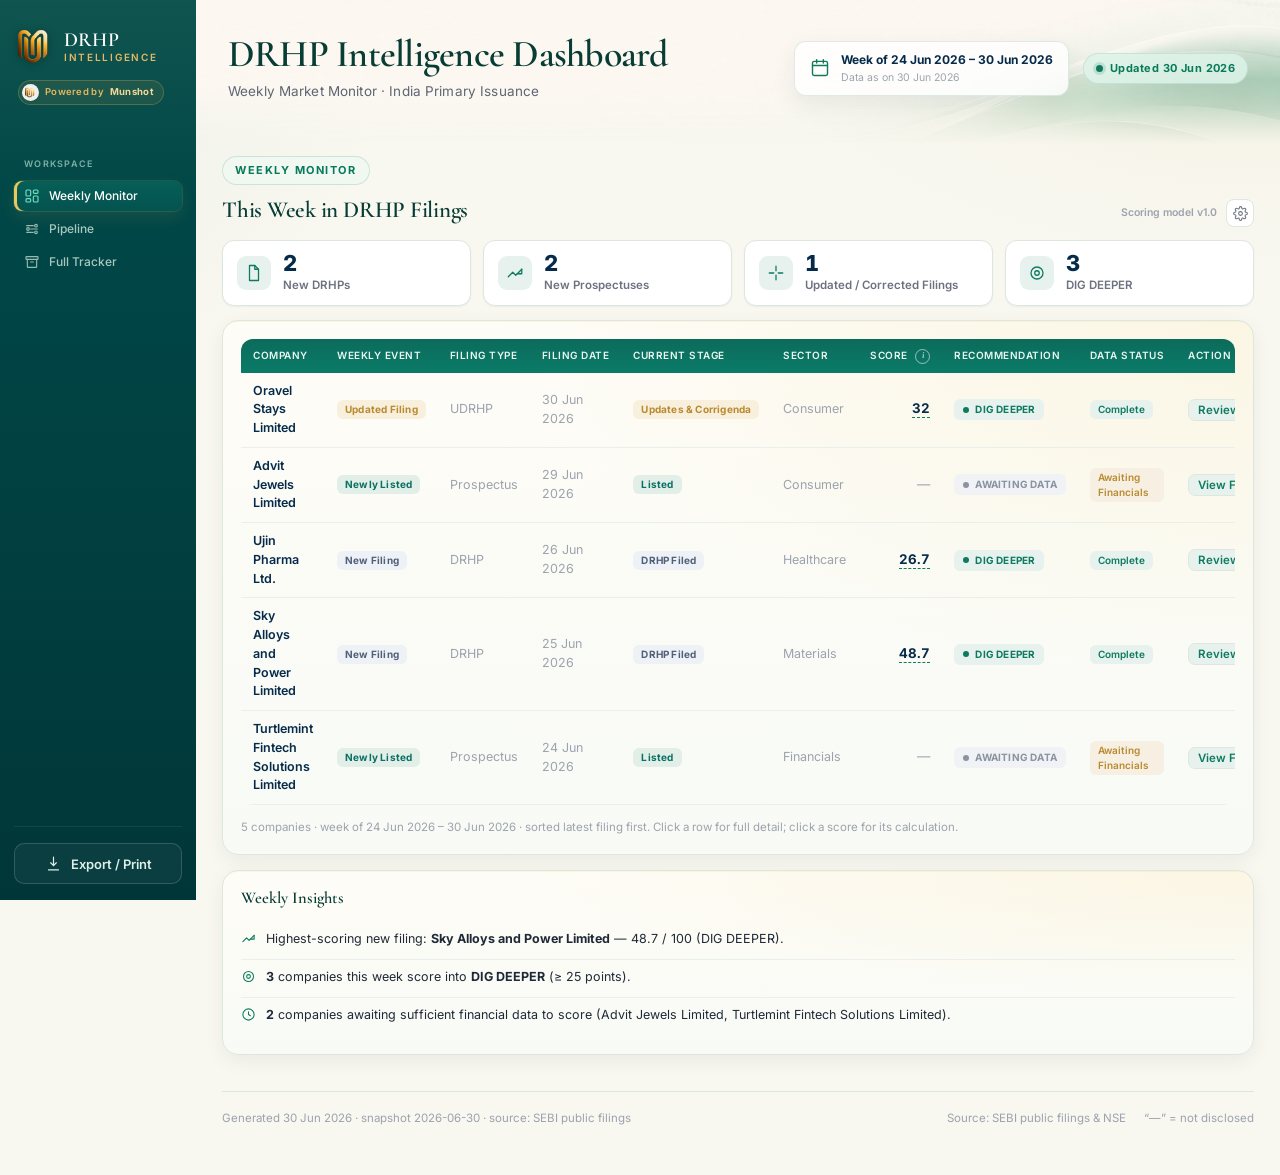
==== index.html @ 1bb87205 "Pipeline: 3-funnel PE-style structure with one shared stage mapping Restructure the Pipeline page in" ====
<!doctype html>
<html lang="en">
<head>
  <meta charset="utf-8">
  <meta name="viewport" content="width=device-width, initial-scale=1">
  <title>DRHP Intelligence Dashboard — Weekly Market Monitor</title>
  <meta name="description" content="Institutional weekly investment monitor for newly filed DRHPs and IPOs in India.">
  <link rel="icon" href="./assets/munshot-logo.png" type="image/png">
  <link rel="preconnect" href="https://fonts.googleapis.com">
  <link rel="preconnect" href="https://fonts.gstatic.com" crossorigin>
  <link href="https://fonts.googleapis.com/css2?family=Cormorant+Garamond:wght@500;600;700&family=Inter:wght@400;500;600;700;800&display=swap" rel="stylesheet">
  <link rel="stylesheet" href="./assets/app.css?v=20260714c">
</head>
<body>
  <!-- ===================== Sidebar ===================== -->
  <aside class="sidebar no-print">
    <div class="side-brand">
      <span class="side-logo-box"><img src="./assets/munshot-logo.png" alt="Munshot"></span>
      <div class="side-brand-txt"><strong>DRHP</strong><span>Intelligence</span></div>
    </div>
    <div class="brand-capsule"><span class="bc-mark"><img src="./assets/munshot-logo.png" alt=""></span> Powered by <strong>Munshot</strong></div>

    <div class="side-label">Workspace</div>
    <nav class="side-nav" id="side-nav">
      <button class="snav active" data-target="tab-weekly" aria-label="Weekly Monitor">
        <svg viewBox="0 0 24 24" class="ic"><rect x="3" y="3" width="7" height="9" rx="1.5"/><rect x="14" y="3" width="7" height="5" rx="1.5"/><rect x="14" y="12" width="7" height="9" rx="1.5"/><rect x="3" y="16" width="7" height="5" rx="1.5"/></svg>
        <span>Weekly Monitor</span></button>
      <button class="snav" data-target="tab-pipeline" aria-label="Pipeline">
        <svg viewBox="0 0 24 24" class="ic"><path d="M4 7h10"/><circle cx="18" cy="7" r="2"/><path d="M20 12H10"/><circle cx="6" cy="12" r="2"/><path d="M4 17h10"/><circle cx="18" cy="17" r="2"/></svg>
        <span>Pipeline</span></button>
      <button class="snav" data-target="tab-archive" aria-label="Full Tracker">
        <svg viewBox="0 0 24 24" class="ic"><rect x="3" y="4" width="18" height="4" rx="1"/><path d="M5 8v11a1 1 0 0 0 1 1h12a1 1 0 0 0 1-1V8"/><path d="M10 12h4"/></svg>
        <span>Full Tracker</span></button>
    </nav>

    <div class="side-foot">
      <button class="export-btn" onclick="window.print()">
        <svg viewBox="0 0 24 24" class="ic"><path d="M12 3v12m0 0l-4-4m4 4l4-4"/><path d="M5 21h14"/></svg>
        Export / Print
      </button>
    </div>
  </aside>

  <!-- ===================== Main ===================== -->
  <div class="main">
    <header class="topbar">
      <div class="topbar-flourish" aria-hidden="true"></div>
      <div class="title-wrap">
        <h1>DRHP Intelligence Dashboard</h1>
        <p>Weekly Market Monitor · India Primary Issuance</p>
      </div>
      <div class="head-right">
        <div class="week-selector">
          <svg viewBox="0 0 24 24" class="ic"><rect x="3" y="4" width="18" height="17" rx="2"/><path d="M3 9h18M8 2v4M16 2v4"/></svg>
          <div>
            <div class="ws-week" id="week-range">Loading…</div>
            <div class="ws-asof" id="as-of"></div>
          </div>
        </div>
        <div class="updated-badge" id="updated-badge"></div>
      </div>
    </header>

    <main class="content" id="app">

      <!-- ===== Tab 1: Weekly Monitor ===== -->
      <section class="tab-panel" id="tab-weekly">
        <div class="print-title">01 — Weekly Monitor</div>
        <div class="section-head">
          <div>
            <div class="eyebrow">Weekly Monitor</div>
            <h2 class="section-title">This Week in DRHP Filings</h2>
          </div>
          <div class="wm-head-right no-print">
            <span class="wm-model-tag" id="wm-model-tag"></span>
            <button class="wm-gear" id="wm-settings-btn" title="Scoring Settings" aria-label="Scoring Settings">
              <svg viewBox="0 0 24 24" width="15" height="15" fill="none" stroke="currentColor" stroke-width="1.7" stroke-linecap="round" stroke-linejoin="round"><circle cx="12" cy="12" r="3"/><path d="M19.4 15a1.7 1.7 0 0 0 .34 1.87l.06.06a2 2 0 1 1-2.83 2.83l-.06-.06a1.7 1.7 0 0 0-1.87-.34 1.7 1.7 0 0 0-1 1.55V21a2 2 0 1 1-4 0v-.09a1.7 1.7 0 0 0-1-1.55 1.7 1.7 0 0 0-1.87.34l-.06.06a2 2 0 1 1-2.83-2.83l.06-.06a1.7 1.7 0 0 0 .34-1.87 1.7 1.7 0 0 0-1.55-1H3a2 2 0 1 1 0-4h.09a1.7 1.7 0 0 0 1.55-1 1.7 1.7 0 0 0-.34-1.87l-.06-.06a2 2 0 1 1 2.83-2.83l.06.06a1.7 1.7 0 0 0 1.87.34h.09a1.7 1.7 0 0 0 1-1.55V3a2 2 0 1 1 4 0v.09a1.7 1.7 0 0 0 1 1.55 1.7 1.7 0 0 0 1.87-.34l.06-.06a2 2 0 1 1 2.83 2.83l-.06.06a1.7 1.7 0 0 0-.34 1.87v.09a1.7 1.7 0 0 0 1.55 1H21a2 2 0 1 1 0 4h-.09a1.7 1.7 0 0 0-1.55 1z"/></svg>
            </button>
          </div>
        </div>

        <div class="wm-cards block" id="wm-cards"></div>

        <div class="card block" id="wm-table-card">
          <div class="table-wrap"><table id="wm-table"></table></div>
          <div class="table-foot" id="wm-foot"></div>
        </div>

        <div class="wm-insights block" id="wm-insights"></div>
      </section>

      <!-- ===== Tab 2: Pipeline ===== -->
      <section class="tab-panel" id="tab-pipeline" hidden>
        <div class="print-title">02 — Pipeline</div>
        <div class="section-head">
          <div>
            <div class="eyebrow">Pipeline</div>
            <h2 class="section-title">IPO Lifecycle Funnels</h2>
          </div>
        </div>

        <div class="pl-funnels block" id="pl-funnels"></div>
        <div class="pl-controls block no-print" id="pl-controls"></div>

        <div class="card block">
          <div class="table-wrap"><table id="pl-table"></table></div>
          <div class="table-foot" id="pl-foot"></div>
        </div>
      </section>

      <!-- ===== Tab 3: Full Tracker ===== -->
      <section class="tab-panel" id="tab-archive" hidden>
        <div class="print-title">03 — Full Tracker</div>
        <div class="section-head">
          <div>
            <div class="eyebrow">Full Tracker</div>
            <h2 class="section-title">Complete Filing Database — Current &amp; Historical</h2>
          </div>
        </div>

        <div class="ar-controls block no-print" id="ar-controls"></div>

        <div class="card block">
          <div class="table-wrap ar-wrap"><table id="ar-table"></table></div>
          <div class="table-foot" id="ar-foot"></div>
        </div>
      </section>

      <footer class="foot">
        <div id="foot-meta"></div>
        <div class="legend-inline">
          <span>Source: SEBI public filings &amp; NSE</span>
          <span>“—” = not disclosed</span>
        </div>
      </footer>
    </main>
  </div>

  <!-- ===== Shared modal host (score breakdown · score info · scoring settings) ===== -->
  <div class="md-overlay no-print" id="md-overlay" hidden></div>
  <div class="md-box no-print" id="md-box" hidden role="dialog" aria-modal="true"></div>

  <script src="./assets/app.js?v=20260714c"></script>
</body>
</html>
---- assets/app.css ----
/* ============================================================================
   DRHP Intelligence Dashboard — institutional-grade UI
   Navy / Emerald / Gold on white. Inter throughout. 8-pt spacing system.
   ========================================================================== */
:root {
  /* Brand */
  --navy:       #062B4A;   /* dark navy — TEXT ONLY */
  --teal:       #064E45;   /* dark teal theme block (tabs, table headers) */
  --teal-deep:  #003F3F;
  --teal-active:#0E8F72;
  --navy-800:   #122F55;
  --navy-700:   #1B3B63;
  --navy-600:   #2A4A72;
  --emerald:    #0E7A5F;
  --emerald-600:#0F8568;
  --emerald-soft:#E7F2EE;
  --gold:       #B98A2E;     /* readable gold for text/badges */
  --gold-bright:#D6A64B;
  --gold-soft:  #F8F0DD;
  --slate:      #51607A;     /* WATCH */
  --slate-soft: #EDF0F4;
  --grey:       #8A93A1;     /* INSUFFICIENT */
  --grey-soft:  #F0F2F5;

  /* Neutrals */
  --bg:         #FFFFFF;
  --canvas:     #EDF6F0;   /* pale-mint tile tone */
  --accent-butter: #E8C95E;
  --butter-soft: rgba(232,201,94,0.14);
  --butter-border: rgba(232,201,94,0.28);
  --border:     #DDE7DF;
  --border-soft:#E9F0EC;
  --ink:        #1F2937;
  --ink-soft:   #6B7280;
  --ink-faint:  #9CA3AF;
  --red:        #B0413A;

  --font: "Inter", system-ui, -apple-system, "Segoe UI", Roboto, sans-serif;
  --serif: "Cormorant Garamond", "Playfair Display", "Bodoni 72", "Didot", Georgia, serif;
  --head-green: #083D35;   /* editorial heading colour, matches the main title */

  --shadow-xs: 0 1px 2px rgba(15,45,82,0.05);
  --shadow-sm: 0 1px 3px rgba(15,45,82,0.06), 0 1px 2px rgba(15,45,82,0.04);
  --shadow-md: 0 4px 14px rgba(15,45,82,0.06), 0 2px 6px rgba(15,45,82,0.05);
  --shadow-lg: 0 10px 30px rgba(15,45,82,0.10);
  --r-sm: 8px;
  --r:    12px;
  --r-lg: 16px;

  --sidebar-w: 196px;
}

* { box-sizing: border-box; }
html { -webkit-text-size-adjust: 100%; }
body {
  margin: 0; font-family: var(--font); color: var(--ink);
  background-color: #F8F7F0;
  background-image:
    radial-gradient(960px 540px at 100% -6%, rgba(232,201,94,0.10), transparent 60%),
    radial-gradient(840px 620px at -6% 6%, rgba(16,122,90,0.06), transparent 56%);
  background-attachment: fixed;
  font-size: 14px; line-height: 1.5; -webkit-font-smoothing: antialiased; text-rendering: optimizeLegibility;
}
h1, h2, h3, h4 { margin: 0; font-weight: 600; color: var(--navy); letter-spacing: -0.01em; }
.ic { width: 18px; height: 18px; fill: none; stroke: currentColor; stroke-width: 1.7; stroke-linecap: round; stroke-linejoin: round; flex: 0 0 auto; }

/* ---------- Sidebar ---------- */
.sidebar {
  position: fixed; top: 0; left: 0; width: var(--sidebar-w); height: 100vh;
  background:
    linear-gradient(180deg, rgba(255,224,130,0.06), rgba(0,0,0,0) 22%),
    linear-gradient(180deg, #014C4C 0%, #013638 100%);
  color: #EAF6F1; display: flex; flex-direction: column; padding: 28px 14px 16px; z-index: 20;
}
.side-brand { display: flex; align-items: center; gap: 11px; padding: 0 4px; margin-bottom: 15px; }
.side-logo-box {
  flex: 0 0 auto; display: flex; align-items: center; justify-content: center;
  background: transparent; box-shadow: none; border-radius: 0;
}
.side-logo-box img { height: 37px; width: auto; display: block; filter: drop-shadow(0 1px 4px rgba(0,0,0,0.30)); }
.side-brand-txt { display: flex; flex-direction: column; line-height: 1.08; }
.side-brand-txt strong { font-family: "Cormorant Garamond", "Playfair Display", Georgia, serif; color: #fff; font-size: 20px; font-weight: 600; letter-spacing: 0.01em; }
.side-brand-txt span { color: #E2B964; font-size: 10px; font-weight: 600; letter-spacing: 0.17em; text-transform: uppercase; margin-top: 1px; }

/* small Munshot branding capsule under the logo */
.brand-capsule {
  display: inline-flex; align-items: center; gap: 6px; align-self: flex-start;
  margin: 0 4px 52px; padding: 3px 10px 3px 3px; border-radius: 999px;
  background: rgba(214,166,75,0.10); border: 1px solid rgba(214,166,75,0.30);
  color: #E2B964; font-size: 9.5px; font-weight: 600; letter-spacing: 0.03em;
}
.brand-capsule strong { color: #F2D99A; font-weight: 700; }
.bc-mark { width: 17px; height: 17px; border-radius: 50%; background: rgba(255,255,255,0.92); display: flex; align-items: center; justify-content: center; flex: 0 0 auto; }
.bc-mark img { height: 11px; width: auto; display: block; }
.side-label { font-size: 9px; font-weight: 600; letter-spacing: 0.14em; text-transform: uppercase; color: #7FB0A4; padding: 0 10px; margin-bottom: 10px; }
.side-nav { display: flex; flex-direction: column; gap: 3px; margin-top: 0; }
.snav {
  display: flex; align-items: center; gap: 9px; width: 100%;
  padding: 7px 10px; border: 0; border-radius: 8px; background: transparent;
  color: #A8C8BE; font-family: var(--font); font-size: 12px; font-weight: 500; cursor: pointer;
  text-align: left; transition: background .15s, color .15s;
}
.snav .ic { width: 16px; height: 16px; opacity: 0.9; }
.snav:hover { background: rgba(255,255,255,0.06); color: #fff; }
.snav.active {
  background: linear-gradient(180deg, rgba(15,139,116,0.34), rgba(11,111,99,0.30));
  color: #fff; box-shadow: inset 3px 0 0 var(--accent-butter), 0 0 0 1px rgba(232,201,94,0.12), 0 6px 16px rgba(232,201,94,0.10);
}
.snav.active .ic { color: #6FE0C0; opacity: 1; }

/* Source Centre — Tracker Appendix lives by the export button, faded so it
   reads as a secondary reference area, not a primary workspace view. */
.side-foot { margin-top: auto; padding-top: 16px; border-top: 1px solid rgba(255,255,255,0.07); }
.side-label-faint { color: #5E8A80; opacity: 0.8; margin-bottom: 6px; }
.snav-source { opacity: 0.5; font-size: 11.5px; margin-bottom: 12px; }
.snav-source .ic { opacity: 0.7; }
.snav-source:hover { opacity: 0.9; }
.snav-source.active { opacity: 1; }
.export-btn {
  display: flex; align-items: center; justify-content: center; gap: 9px; width: 100%;
  padding: 11px; border: 1px solid rgba(255,255,255,0.16); border-radius: 10px;
  background: rgba(255,255,255,0.04); color: #DCEFE8; font-family: var(--font); font-size: 13px; font-weight: 600; cursor: pointer;
  transition: background .15s;
}
.export-btn:hover { background: rgba(255,255,255,0.10); }
.export-btn .ic { width: 17px; height: 17px; }

/* ---------- Main ---------- */
.main { margin-left: var(--sidebar-w); min-height: 100vh; }
.topbar {
  position: relative; background: transparent; border: none; box-shadow: none;
  min-height: 144px;
  padding: 20px 32px 28px; display: flex; align-items: center; justify-content: space-between; gap: 22px;
}
/* Header image lives on its own masked layer: it fades to transparent at the bottom
   so the SAME page surface continues underneath — no hard line, no colour seam. */
.topbar::before {
  content: ""; position: absolute; inset: 0; z-index: 0; pointer-events: none;
  background-image: url("./header-bg.jpg");
  background-size: cover; background-position: center right; background-repeat: no-repeat;
  -webkit-mask-image: linear-gradient(to bottom, #000 0%, #000 55%, rgba(0,0,0,0) 100%);
  mask-image: linear-gradient(to bottom, #000 0%, #000 55%, rgba(0,0,0,0) 100%);
}
.topbar-flourish { display: none; }   /* the header image already carries the wave */
.title-wrap { position: relative; z-index: 2; }
.title-wrap h1 {
  font-family: "Cormorant Garamond", "Playfair Display", "Didot", Georgia, serif;
  font-size: 38px; line-height: 1.05; font-weight: 600; letter-spacing: -0.02em; color: #083D35;
}
.title-wrap p { margin: 6px 0 0; color: #5F6673; font-size: 13.5px; font-weight: 400; letter-spacing: 0.01em; }
.head-right { position: relative; z-index: 2; display: flex; align-items: center; gap: 14px; }
.week-selector {
  display: flex; align-items: center; gap: 11px;
  background: rgba(255,255,255,0.80); backdrop-filter: blur(8px); -webkit-backdrop-filter: blur(8px);
  border: 1px solid rgba(8,90,70,0.12); border-radius: var(--r); padding: 9px 15px;
  box-shadow: 0 8px 24px rgba(8,45,38,0.08);
}
.week-selector .ic { color: var(--emerald); width: 20px; height: 20px; }
.ws-week { font-size: 12px; font-weight: 700; color: var(--navy); white-space: nowrap; }
.ws-asof { font-size: 10.5px; color: var(--ink-faint); margin-top: 1px; }
.updated-badge {
  display: inline-flex; align-items: center; gap: 7px; font-size: 11px; font-weight: 700; letter-spacing: 0.04em;
  color: #087A5A; background: rgba(222,244,233,0.85); backdrop-filter: blur(8px); -webkit-backdrop-filter: blur(8px);
  border: 1px solid rgba(8,122,90,0.12); border-radius: 999px; padding: 6px 12px; white-space: nowrap;
}
.updated-badge::before { content: ""; width: 7px; height: 7px; border-radius: 50%; background: var(--emerald); box-shadow: 0 0 0 3px rgba(14,122,95,0.16); }

/* ---------- Pill tabs ---------- */
.pill-tabs { display: flex; gap: 7px; flex-wrap: wrap; padding: 14px 26px 0; margin-top: -12px; position: relative; z-index: 3; }
.pill {
  display: inline-flex; align-items: center; gap: 8px; padding: 7px 13px;
  border: 1px solid #DCE6DE; border-radius: 999px; background: linear-gradient(180deg, #FFFDF7 0%, #F6F8F3 100%);
  color: var(--ink-soft); font-family: var(--font); font-size: 12px; font-weight: 600; cursor: pointer;
  transition: all .16s ease;
}
.pill .pn {
  display: inline-flex; align-items: center; justify-content: center; width: 16px; height: 16px;
  border-radius: 50%; background: var(--grey-soft); color: var(--ink-soft); font-size: 10px; font-weight: 700;
}
.pill:hover { border-color: var(--emerald); color: var(--teal); background: #F5F7EF; }
.pill.active { background: linear-gradient(135deg, #0C6B5B 0%, #0A7B68 100%); border-color: #0A7B68; color: #fff; box-shadow: var(--shadow-md), inset 0 1px 0 rgba(232,201,94,0.20); }
.pill.active .pn { background: rgba(255,255,255,0.22); color: #fff; }

/* ---------- Content & sections ---------- */
.content { padding: 12px 26px 48px; }
.tab-panel[hidden] { display: none; }
.section-head { display: flex; align-items: flex-end; justify-content: space-between; gap: 16px; margin-bottom: 13px; }
.eyebrow {
  display: inline-flex; align-items: center;
  font-size: 11px; font-weight: 700; letter-spacing: 0.14em; text-transform: uppercase; color: #087A5A;
  background: rgba(240,248,243,0.85); border: 1px solid rgba(8,122,90,0.16);
  border-radius: 999px; padding: 5px 12px; margin-bottom: 4px;
}
.section-title { font-family: var(--serif); font-size: 23px; font-weight: 600; margin-top: 4px; letter-spacing: -0.01em; color: var(--head-green); }
.block { margin-bottom: 15px; }

/* ---------- Cards ---------- */
.card {
  background:
    radial-gradient(135% 120% at 100% 0%, rgba(232,201,94,0.13) 0%, rgba(232,201,94,0) 55%),
    linear-gradient(180deg, rgba(255,253,248,0.92) 0%, rgba(248,251,246,0.86) 100%);
  border: 1px solid #DDE7DF; border-radius: var(--r-lg);
  box-shadow: 0 6px 20px rgba(8,45,38,0.06), inset 0 1px 0 rgba(232,201,94,0.14); padding: 18px;
}
/* Emerald glass-wash cards — light, high-transparency, themed (used as a family
   on the Weekly Snapshot trio). Soft green atmosphere over an ivory base —
   clearly mint-green, but still light and airy, never opaque or dark. */
.card-emerald {
  background:
    radial-gradient(120% 100% at 100% 0%, rgba(11,111,99,0.12), transparent 46%),
    linear-gradient(180deg, rgba(230,244,237,0.95) 0%, rgba(208,233,221,0.93) 100%);
  border: 1px solid rgba(8,122,90,0.18);
  box-shadow: 0 8px 24px rgba(8,60,45,0.06), inset 0 1px 0 rgba(255,255,255,0.5);
}
/* slight, family-consistent variation in where the green glow sits */
.cols-3 .card-emerald:nth-child(2) {
  background:
    radial-gradient(120% 100% at 0% 0%, rgba(11,111,99,0.11), transparent 46%),
    linear-gradient(180deg, rgba(232,245,238,0.95) 0%, rgba(206,232,220,0.93) 100%);
}
.cols-3 .card-emerald:nth-child(3) {
  background:
    radial-gradient(120% 100% at 100% 100%, rgba(14,143,114,0.13), transparent 50%),
    linear-gradient(135deg, rgba(230,244,237,0.96) 0%, rgba(204,231,218,0.93) 100%);
}
/* the small inset note inside Sector Concentration picks up the same wash */
.card-emerald .concentration-note {
  background: rgba(203,230,217,0.72);
  border: 1px solid rgba(8,122,90,0.16);
}

/* ============================================================================
   Weekly Snapshot trio — premium green-glass cards, one balanced family
   ========================================================================== */
.cols-3.snap-trio { grid-template-columns: repeat(3, 1fr); align-items: stretch; }
.snap-card { display: flex; flex-direction: column; padding: 17px 17px 18px; border-radius: 18px; }

/* header: circular dark-emerald icon badge + title (grouped left) */
.panel-head.snap-head { justify-content: flex-start; align-items: center; gap: 11px; margin-bottom: 15px; }
.ph-badge {
  width: 34px; height: 34px; border-radius: 50%; flex: 0 0 auto; color: #CFE9DD;
  display: flex; align-items: center; justify-content: center;
  background: linear-gradient(145deg, #0C5E50 0%, #08382F 100%);
  box-shadow: 0 4px 10px rgba(8,60,45,0.18), inset 0 1px 0 rgba(255,255,255,0.12);
}
.ph-badge svg { width: 17px; height: 17px; }
.snap-head h3 { font-family: var(--serif); font-size: 17px; font-weight: 600; letter-spacing: 0; text-transform: none; line-height: 1.15; color: var(--head-green); }
/* subtle butter accent under Key Alerts only */
.alerts-head h3 { position: relative; }
.alerts-head h3::after { content: ""; position: absolute; left: 0; bottom: -5px; width: 22px; height: 2px; border-radius: 2px; background: var(--accent-butter); }

/* Top 3 — ranked list */
.rank-list { display: flex; flex-direction: column; }
.rank-row { display: flex; gap: 11px; align-items: flex-start; padding: 9px 6px; }
.rank-row.lead { padding: 11px 12px; margin-bottom: 5px; border-radius: 13px;
  background: rgba(255,255,255,0.6); border: 1px solid rgba(8,122,90,0.12); box-shadow: 0 3px 12px rgba(8,60,45,0.05); }
.rank-row:not(.lead) + .rank-row:not(.lead) { border-top: 1px solid rgba(8,122,90,0.10); }
.rank-no {
  width: 24px; height: 24px; flex: 0 0 auto; border-radius: 50%; margin-top: 1px;
  display: flex; align-items: center; justify-content: center;
  background: linear-gradient(145deg, #0C5E50, #08382F); color: #EAF6F1;
  font-size: 11px; font-weight: 700; font-variant-numeric: tabular-nums;
}
.rank-body { flex: 1; min-width: 0; }
.rank-name .company { font-weight: 600; font-size: 13px; color: var(--navy); line-height: 1.25; }
.rank-name .company a { color: var(--navy); }
.rank-name .company a:hover { color: var(--emerald); }
.rank-meta { display: flex; align-items: center; justify-content: space-between; gap: 10px; margin-top: 3px; }
.rank-sec { font-size: 11.5px; color: var(--ink-faint); }
.rank-stats { display: inline-flex; align-items: center; gap: 9px; flex: 0 0 auto; }
.rank-score { font-size: 15px; font-weight: 700; color: var(--navy); font-variant-numeric: tabular-nums; }
.rank-stats .tag { font-size: 9px; padding: 2px 8px; }

/* Key Alerts — push the footnote to the bottom for an even baseline */
.snap-card .stage2-note { margin-top: auto; padding-top: 14px; }

/* Sector Concentration — icon tile + name + number pill, then a richer insight box */
.snap-card .sector-chips { display: flex; flex-direction: column; gap: 7px; }
.snap-card .sector-chip {
  display: flex; align-items: center; gap: 11px; padding: 7px 10px; border-radius: 12px; border-bottom: none;
  background: rgba(255,255,255,0.5); border: 1px solid rgba(8,122,90,0.10); cursor: pointer; transition: all .14s;
}
.snap-card .sector-chip:hover { background: rgba(255,255,255,0.72); border-color: rgba(8,122,90,0.22); }
.snap-card .sector-chip .sc-ico { width: 30px; height: 30px; border-radius: 9px; flex: 0 0 auto;
  display: flex; align-items: center; justify-content: center; background: var(--emerald-soft); color: var(--emerald); }
.snap-card .sector-chip .sc-ico svg { width: 16px; height: 16px; }
.snap-card .sector-chip .sc-name { flex: 1; font-weight: 600; font-size: 12.5px; color: var(--ink); }
.snap-card .sector-chip .sc-count {
  min-width: 30px; height: 26px; padding: 0 9px; border-radius: 8px;
  display: inline-flex; align-items: center; justify-content: center;
  background: var(--emerald-soft); border: 1px solid rgba(8,122,90,0.14);
  color: var(--emerald); font-size: 12px; font-weight: 700; font-variant-numeric: tabular-nums;
}
.snap-card .concentration-note {
  margin-top: auto; display: flex; align-items: flex-start; gap: 11px; margin-bottom: 0;
  padding: 13px 14px; border-radius: 14px; border: 1px solid rgba(255,255,255,0.06);
  background: linear-gradient(145deg, #0C5E50 0%, #0A4A40 100%);
  box-shadow: 0 8px 20px rgba(8,60,45,0.18); color: #E7F4EE; font-size: 12px; line-height: 1.45;
}
.snap-card .concentration-note b { color: #F2D99A; }
.snap-card .concentration-note .cn-ico { width: 30px; height: 30px; border-radius: 9px; flex: 0 0 auto;
  display: flex; align-items: center; justify-content: center; background: rgba(232,201,94,0.16); color: #F2D99A; }
.snap-card .concentration-note .cn-ico svg { width: 16px; height: 16px; }

.panel-head { display: flex; align-items: center; justify-content: space-between; gap: 12px; margin-bottom: 14px; }
.panel-head h3 { font-family: var(--serif); font-size: 16.5px; font-weight: 600; color: var(--head-green); letter-spacing: 0; text-transform: none; line-height: 1.15; }
.panel-divider { height: 1px; background: var(--border-soft); margin: 22px 0; }
.muted { color: var(--ink-faint); }
.tiny { font-size: 11.5px; }

/* ---------- KPI cards ---------- */
.kpi-grid { display: grid; grid-template-columns: repeat(5, 1fr); gap: 13px; }
.kpi {
  background: linear-gradient(145deg, #06493F 0%, #08705F 55%, #07584D 100%);
  border: 1px solid rgba(255,255,255,0.14); border-radius: var(--r-lg);
  padding: 17px 17px 15px;
  box-shadow: 0 10px 26px rgba(5,45,38,0.18), inset 0 1px 0 rgba(255,255,255,0.18);
  cursor: pointer; transition: transform .18s ease, box-shadow .18s ease, border-color .16s;
}
/* subtle per-card variation, all in the emerald family */
.kpi.kv1 { background: radial-gradient(circle at 18% 12%, rgba(255,255,255,0.15), transparent 38%), linear-gradient(145deg, #06493F 0%, #08705F 100%); }
.kpi.kv2 { background: radial-gradient(circle at 18% 12%, rgba(255,255,255,0.15), transparent 38%), linear-gradient(145deg, #074F45 0%, #0A7564 100%); }
.kpi.kv3 { background: radial-gradient(circle at 18% 12%, rgba(255,255,255,0.16), transparent 38%), linear-gradient(145deg, #055C4E 0%, #08957A 100%); }
.kpi.kv4 { background: radial-gradient(circle at 84% 86%, rgba(232,201,94,0.12), transparent 42%), radial-gradient(circle at 18% 12%, rgba(255,255,255,0.15), transparent 38%), linear-gradient(145deg, #075247 0%, #08705F 100%); }
.kpi.kv5 { background: radial-gradient(circle at 18% 12%, rgba(255,255,255,0.15), transparent 38%), linear-gradient(145deg, #06473E 0%, #0A6658 100%); }
.kpi:hover { transform: translateY(-2px); box-shadow: 0 14px 30px rgba(5,45,38,0.22), inset 0 1px 0 rgba(255,255,255,0.18); }
.kpi.selected {
  border-color: rgba(248,217,106,0.85);
  box-shadow: 0 0 0 2px rgba(248,217,106,0.45), 0 14px 30px rgba(5,45,38,0.22), inset 0 1px 0 rgba(255,255,255,0.20);
}
.kpi .kpi-icon { width: 32px; height: 32px; border-radius: 9px; display: flex; align-items: center; justify-content: center; background: rgba(232,201,94,0.18); color: #F8D96A; margin-bottom: 11px; }
.kpi .kpi-icon .ic { width: 17px; height: 17px; }
.kpi .kpi-label { font-size: 10.5px; font-weight: 600; letter-spacing: 0.05em; text-transform: uppercase; color: rgba(244,250,247,0.80); }
.kpi .kpi-value { font-size: 26px; font-weight: 700; color: #FFFFFF; line-height: 1.05; margin-top: 3px; letter-spacing: -0.02em; }
.kpi .delta { margin-top: 9px; font-size: 10.5px; font-weight: 600; display: inline-flex; align-items: center; gap: 5px; padding: 3px 8px; border-radius: 999px;
  background: rgba(255,255,255,0.13); border: 1px solid rgba(255,255,255,0.12); color: rgba(244,250,247,0.74); }
.kpi .delta.up { color: #BFEAD7; } .kpi .delta.down { color: #F4CDC4; }
/* no prior week → the pill becomes a subtle "view" affordance (card is clickable) */
.kpi .delta.action { color: rgba(244,250,247,0.82); background: rgba(255,255,255,0.12); }
.kpi:hover .delta.action { color: #fff; background: rgba(255,255,255,0.18); }
.kpi .delta.action .da-arrow { font-weight: 700; transition: transform .15s; }
.kpi:hover .delta.action .da-arrow { transform: translateX(2px); }

/* baseline-week status — small muted note, only when there's no prior week */
.snapshot-status:empty { display: none; }
.baseline-chip { display: inline-flex; align-items: center; font-size: 11px; font-weight: 600; letter-spacing: 0.01em;
  color: var(--ink-faint); background: var(--grey-soft); border: 1px solid var(--border); border-radius: 999px; padding: 5px 12px; }

/* ---------- Column layouts ---------- */
.cols-3 { display: grid; grid-template-columns: 1.12fr 1fr 0.95fr; gap: 16px; align-items: start; }
.cols-2 { display: grid; grid-template-columns: 1.5fr 1fr; gap: 16px; align-items: start; }

/* ---------- Tags / badges ---------- */
.tag {
  display: inline-flex; align-items: center; gap: 6px; padding: 3px 9px; border-radius: 6px;
  font-size: 10px; font-weight: 700; letter-spacing: 0.02em; white-space: nowrap;
}
.tag::before { content: ""; width: 6px; height: 6px; border-radius: 50%; background: currentColor; }
.tag.dig   { background: var(--emerald-soft); color: var(--emerald); }
.tag.mon   { background: var(--gold-soft); color: var(--gold); }
.tag.watch { background: var(--slate-soft); color: var(--slate); }
.tag.insuf { background: var(--grey-soft); color: var(--grey); }

.stamp {
  display: inline-flex; align-items: center; padding: 2px 7px; border: 1px solid var(--border);
  border-radius: 5px; font-size: 9.5px; font-weight: 700; letter-spacing: 0.06em; text-transform: uppercase;
  color: var(--ink-soft); background: var(--canvas); margin: 0 5px 4px 0;
}
.stamp.week { color: var(--navy); border-color: #D5DEEA; background: #EEF3F9; }
.stamp.ipo  { color: var(--emerald); border-color: #CFE6DD; background: var(--emerald-soft); }

/* confidence dot */
.cdot { display: inline-block; width: 6px; height: 6px; border-radius: 50%; margin-left: 6px; vertical-align: middle; }
.cdot.low { background: var(--gold-bright); }
.cdot.web { background: var(--navy-600); }

/* ---------- Source links ---------- */
.src { display: inline-flex; gap: 7px; align-items: center; margin-top: 5px; }
.src-link {
  display: inline-flex; align-items: center; gap: 4px; font-size: 10.5px; font-weight: 600;
  color: var(--ink-soft); border: 1px solid var(--border); border-radius: 5px; padding: 2px 7px;
  background: var(--bg); transition: all .14s; white-space: nowrap;
}
.src-link:hover { color: var(--navy); border-color: var(--navy-600); background: #F4F7FB; text-decoration: none; }
.src-link.pdf:hover { color: var(--emerald); border-color: var(--emerald); }
.src-link svg { width: 11px; height: 11px; fill: none; stroke: currentColor; stroke-width: 1.8; }
.company a { color: var(--navy); }
.company a:hover { color: var(--emerald); text-decoration: underline; }

/* ---------- Tables ---------- */
.table-wrap { overflow-x: auto; border-radius: var(--r); }
table { width: 100%; border-collapse: collapse; font-size: 12.5px; }
thead th {
  position: sticky; top: 0; background: linear-gradient(180deg, #0C6B5B 0%, #0A7B68 100%); color: #EAF7F2; font-weight: 600; text-align: left;
  padding: 9px 12px; font-size: 10px; letter-spacing: 0.05em; text-transform: uppercase; white-space: nowrap; z-index: 1;
}
thead th:first-child { border-radius: var(--r-sm) 0 0 0; }
thead th:last-child  { border-radius: 0 var(--r-sm) 0 0; }
tbody td { padding: 9px 12px; border-bottom: 1px solid var(--border-soft); vertical-align: middle; }
tbody tr { transition: background .12s; }
tbody tr:nth-child(even) { background: #FBFCFD; }
tbody tr:hover { background: #F4F8F7; }
tbody tr:last-child td { border-bottom: none; }
td.num, th.num { text-align: right; font-variant-numeric: tabular-nums; }
.company { font-weight: 600; color: var(--navy); }
.subtle { color: var(--ink-faint); }
a { color: var(--emerald); text-decoration: none; }
a:hover { text-decoration: underline; }
.score-cell { font-weight: 700; color: var(--navy); font-variant-numeric: tabular-nums; }
.table-foot { margin-top: 14px; font-size: 11.5px; color: var(--ink-faint); }

.mini-table td { padding: 9px 4px; border-bottom: 1px solid var(--border-soft); }
.mini-table tr:last-child td { border-bottom: none; }
.mini-table tr:hover { background: transparent; }
.mini-table .score-cell { font-size: 15px; }

/* ---------- Alerts ---------- */
.alert-list { list-style: none; margin: 0; padding: 0; }
.alert-list li { display: flex; gap: 11px; padding: 9px 0; border-bottom: 1px solid var(--border-soft); font-size: 12.5px; line-height: 1.45; }
.alert-list li:last-child { border-bottom: none; }
.alert-dot { flex: 0 0 auto; width: 8px; height: 8px; border-radius: 50%; margin-top: 5px; background: var(--teal-active); }
.alert-dot.green { background: var(--emerald); }
.alert-dot.gold  { background: var(--gold-bright); }
.alert-dot.grey  { background: var(--grey); }
.alert-list b { color: var(--navy); font-weight: 600; }
.stage2-note { margin-top: 14px; font-size: 11.5px; color: var(--ink-faint); font-style: italic; }

/* ---------- Sector concentration ---------- */
.sector-chips { display: flex; flex-direction: column; gap: 4px; }
.sector-chip { display: flex; align-items: center; gap: 11px; padding: 6px 0; border-bottom: 1px solid var(--border-soft); }
.sector-chip:last-child { border-bottom: none; }
.sector-chip .sc-ico { width: 32px; height: 32px; border-radius: 9px; background: var(--canvas); display:flex; align-items:center; justify-content:center; color: var(--emerald); flex: 0 0 auto; }
.sector-chip .sc-ico .ic { width: 17px; height: 17px; }
.sector-chip .sc-name { flex: 1; font-weight: 600; font-size: 13px; color: var(--ink); }
.sector-chip .sc-count { font-size: 16px; font-weight: 700; color: var(--navy); font-variant-numeric: tabular-nums; }
.concentration-note { margin-top: 16px; padding: 12px 14px; background: var(--canvas); border: 1px solid var(--border-soft); border-radius: var(--r-sm); font-size: 12px; color: var(--ink-soft); line-height: 1.45; }
.concentration-note b { color: var(--navy); }

/* ---------- Bars ---------- */
.bars { display: flex; flex-direction: column; gap: 13px; }
.bar-row { display: grid; grid-template-columns: 120px 1fr 52px; align-items: center; gap: 12px; }
.bar-row .bl { font-size: 12.5px; font-weight: 500; color: var(--ink-soft); white-space: nowrap; overflow: hidden; text-overflow: ellipsis; }
.bar-track { background: var(--grey-soft); border-radius: 6px; height: 15px; overflow: hidden; }
.bar-fill { height: 100%; border-radius: 6px; background: linear-gradient(90deg, #0A5E54, var(--teal-active)); min-width: 3px; }
.bar-fill.green { background: linear-gradient(90deg, var(--emerald), var(--emerald-600)); }
.bar-row .bv { font-size: 12.5px; text-align: right; font-variant-numeric: tabular-nums; color: var(--navy); font-weight: 700; }

/* ---------- Donut ---------- */
.donut-wrap { display: flex; align-items: center; gap: 22px; }
.donut { flex: 0 0 auto; }
.legend { display: flex; flex-direction: column; gap: 9px; font-size: 12.5px; flex: 1; }
.legend .li { display: flex; align-items: center; gap: 9px; color: var(--ink-soft); }
.legend .li b { margin-left: auto; color: var(--navy); font-variant-numeric: tabular-nums; }
.legend .sw { width: 11px; height: 11px; border-radius: 3px; flex: 0 0 auto; }

/* ---------- Insights ---------- */
.insights { display: flex; flex-direction: column; gap: 14px; }
.insight { display: flex; gap: 13px; align-items: flex-start; }
.insight .ico { width: 34px; height: 34px; border-radius: 9px; background: var(--gold-soft); color: var(--gold); display:flex; align-items:center; justify-content:center; flex: 0 0 auto; }
.insight .ico .ic { width: 17px; height: 17px; }
.insight .it { font-size: 12px; color: var(--ink-soft); line-height: 1.5; }
.insight .it b { color: var(--navy); font-weight: 600; }

/* ---------- Empty state ---------- */
.empty-state { text-align: center; padding: 72px 24px; background: var(--bg); border: 1px dashed var(--border); border-radius: var(--r-lg); }
.empty-state .es-ico { width: 60px; height: 60px; border-radius: 16px; background: var(--canvas); color: var(--navy); display: flex; align-items: center; justify-content: center; margin: 0 auto 18px; }
.empty-state .es-ico .ic { width: 28px; height: 28px; }
.empty-state h3 { font-size: 19px; margin-bottom: 9px; }
.empty-state p { color: var(--ink-soft); max-width: 460px; margin: 0 auto; font-size: 13.5px; line-height: 1.55; }
.es-badge { display: inline-block; margin-top: 18px; padding: 6px 14px; border-radius: 999px; background: var(--gold-soft); color: var(--gold); font-size: 11px; font-weight: 700; letter-spacing: 0.06em; }

/* ---------- Footer ---------- */
.foot { margin-top: 36px; padding-top: 18px; border-top: 1px solid var(--border); font-size: 11.5px; color: var(--ink-faint); display: flex; justify-content: space-between; gap: 16px; flex-wrap: wrap; }
.legend-inline { display: flex; gap: 18px; flex-wrap: wrap; align-items: center; }
.legend-inline span { display: inline-flex; align-items: center; gap: 6px; }

.errbox { padding: 60px 24px; text-align: center; color: var(--red); }

/* Dense appendix */
#tab-appendix table { font-size: 12px; }
#tab-appendix thead th, #tab-appendix tbody td { padding: 9px 9px; }

/* ---------- Responsive ---------- */
@media (max-width: 1080px) { .cols-3, .cols-2 { grid-template-columns: 1fr; } .kpi-grid { grid-template-columns: repeat(2, 1fr); } }
@media (max-width: 820px) {
  :root { --sidebar-w: 0px; }
  .sidebar { display: none; }
  .topbar { flex-direction: column; align-items: flex-start; padding: 20px; }
  .content, .pill-tabs { padding-left: 20px; padding-right: 20px; }
}

/* ============================================================================
   IPO lifecycle elements
   ========================================================================== */
.pulse-card {
  background: linear-gradient(180deg, #FFFDF8 0%, #F9FBF7 100%); border: 1px solid #DDE7DF;
  border-radius: var(--r-lg); box-shadow: 0 6px 20px rgba(8,45,38,0.06), inset 0 1px 0 rgba(232,201,94,0.10);
  padding: 14px 18px;
}
.pulse-head { display: flex; align-items: center; justify-content: space-between; gap: 12px; margin-bottom: 8px; }
.pulse-row { display: flex; align-items: center; flex-wrap: wrap; gap: 2px; }
.pulse-item { display: flex; align-items: center; gap: 7px; padding: 4px 10px; }
.pulse-dot { width: 8px; height: 8px; border-radius: 50%; flex: 0 0 auto; }
.pulse-dot.green { background: var(--emerald); } .pulse-dot.teal { background: #0A7B68; }
.pulse-dot.gold { background: var(--gold-bright); } .pulse-dot.slate { background: var(--slate); }
.pulse-dot.red { background: var(--red); }
.pulse-val { font-size: 17px; font-weight: 700; color: var(--navy); font-variant-numeric: tabular-nums; }
.pulse-val.na { color: var(--ink-faint); font-weight: 600; }
.pulse-lab { font-size: 11.5px; color: var(--ink-soft); font-weight: 500; }
.pulse-sep { color: var(--ink-faint); font-size: 13px; padding: 0 2px; }
.pulse-note { margin-top: 8px; }

.lifecycle { display: flex; align-items: stretch; gap: 6px; flex-wrap: wrap; }
.lc-stage { flex: 1 1 0; min-width: 86px; text-align: center; padding: 12px 8px; border-radius: 11px; border: 1px solid #DDE7DF; background: #fff; }
.lc-n { font-size: 22px; font-weight: 700; color: var(--navy); line-height: 1; font-variant-numeric: tabular-nums; }
.lc-l { font-size: 10px; font-weight: 600; color: var(--ink-soft); margin-top: 5px; text-transform: uppercase; letter-spacing: 0.03em; }
.lc-arrow { align-self: center; color: var(--ink-faint); font-size: 14px; }
.lc-stage.st-filed { background: #F1F4F8; border-color: #E1E8F0; }
.lc-stage.st-upd { background: var(--gold-soft); border-color: var(--butter-border); }
.lc-stage.st-upc { background: #EEF4F1; }
.lc-stage.st-open { background: var(--emerald-soft); border-color: #CFE6DD; }
.lc-stage.st-soon { background: var(--gold-soft); border-color: var(--butter-border); }
.lc-stage.st-listed { background: #E6F0EC; border-color: #CFE6DD; }
.lc-stage.st-gl { background: #F4F5F7; border-style: dashed; }
.lc-stage.st-gl .lc-n { color: var(--ink-faint); }

.lc-chip { display: inline-flex; align-items: center; padding: 2px 8px; border-radius: 6px; font-size: 10px; font-weight: 700; letter-spacing: 0.02em; white-space: nowrap; }
.lc-chip.st-filed { background: #EEF2F7; color: #51607A; }
.lc-chip.st-upd { background: var(--gold-soft); color: var(--gold); }
.lc-chip.st-upc { background: #EAF1ED; color: #0A7B68; }
.lc-chip.st-open { background: var(--emerald-soft); color: var(--emerald); }
.lc-chip.st-soon { background: var(--gold-soft); color: var(--gold); }
.lc-chip.st-listed { background: #E2EFE9; color: #0B6F63; }
.lc-chip.st-wd { background: #F6E9E7; color: var(--red); }
.board-chip { display: inline-flex; padding: 2px 8px; border-radius: 6px; font-size: 10px; font-weight: 700; }
.board-chip.mb { background: #EAF1F7; color: #1B4B73; }
.board-chip.sme { background: #F1ECF7; color: #6A4A8C; }
.ds-chip { display: inline-flex; padding: 2px 8px; border-radius: 6px; font-size: 10px; font-weight: 600; }
.ds-chip.ok { background: var(--emerald-soft); color: var(--emerald); }
.ds-chip.miss { background: #F6EFE2; color: var(--gold); }
.row-chips { display: flex; flex-wrap: wrap; gap: 4px; margin-top: 5px; }
.pending-cell { color: var(--ink-faint); font-style: italic; font-size: 11.5px; }
.pending-tag { display: inline-block; padding: 8px 12px; background: var(--gold-soft); color: var(--gold); border-radius: 8px; font-size: 12px; font-weight: 600; }

.kpi-filter-bar { display: flex; align-items: center; gap: 10px; margin: -6px 0 16px; }
.kpi-filter-bar:empty { display: none; margin: 0; }
.kpi-filter-note { font-size: 12px; color: var(--ink-soft); }
.kpi-filter-note b { color: var(--navy); font-weight: 700; }
.kpi-clear { font-family: var(--font); font-size: 11px; font-weight: 700; color: var(--emerald); background: var(--emerald-soft); border: 1px solid rgba(8,122,90,0.18); border-radius: 999px; padding: 4px 11px; cursor: pointer; transition: background .15s; }
.kpi-clear:hover { background: #DDF0E8; }

.fchip-row { display: flex; gap: 6px; flex-wrap: wrap; }
.fchip { padding: 5px 12px; border: 1px solid #DCE6DE; border-radius: 999px; background: #fff; font-family: var(--font); font-size: 11.5px; font-weight: 600; color: var(--ink-soft); cursor: pointer; transition: all .15s; }
.fchip:hover { border-color: var(--emerald); color: var(--teal); }
.fchip.active { background: linear-gradient(135deg, #0C6B5B, #0A7B68); border-color: #0A7B68; color: #fff; }
.appendix-toolbar { display: flex; align-items: center; gap: 14px; flex-wrap: wrap; margin-bottom: 14px; padding-bottom: 14px; border-bottom: 1px solid var(--border-soft); }
.apx-title { font-size: 11px; font-weight: 700; text-transform: uppercase; letter-spacing: 0.08em; color: var(--ink-soft); }
.apx-f { display: flex; align-items: center; gap: 6px; font-size: 11.5px; color: var(--ink-soft); }
.apx-f select { font-family: var(--font); font-size: 11.5px; padding: 5px 8px; border: 1px solid #DCE6DE; border-radius: 8px; background: #fff; color: var(--navy); cursor: pointer; }

/* ============================================================================
   Market Heat — unified explorer (capsule selectors, facets, table, drawer)
   ========================================================================== */
/* compact control ribbon — soft ivory bar of dropdown pills */
.mh-ribbon.block { margin-bottom: 12px; }
.mh-ribbon {
  display: flex; align-items: center; flex-wrap: wrap; gap: 10px;
  background: linear-gradient(180deg, rgba(255,253,248,0.94), rgba(248,251,246,0.9));
  border: 1px solid #DDE7DF; border-radius: var(--r);
  box-shadow: inset 0 1px 0 rgba(232,201,94,0.10); padding: 9px 12px;
}
.mh-ribbon-pills { display: flex; align-items: center; flex-wrap: wrap; gap: 8px; flex: 1; }
.mh-ribbon-clear { margin-left: auto; font-family: var(--font); font-size: 11.5px; font-weight: 700; color: var(--ink-soft); background: none; border: 0; cursor: pointer; padding: 5px 9px; border-radius: 8px; transition: all .14s; }
.mh-ribbon-clear:hover { color: var(--navy); background: rgba(6,43,46,0.05); }
.mh-ribbon-clear.hide { display: none; }

/* dropdown pill: ivory + green border inactive, emerald tint when selected */
.mh-pill {
  display: inline-flex; align-items: center; gap: 8px; padding: 5px 11px; border-radius: 999px;
  background: var(--bg); border: 1px solid rgba(14,122,95,0.38); cursor: pointer; transition: all .15s;
}
.mh-pill:hover { border-color: var(--emerald); background: #F4FAF7; }
.mh-pill.on { background: var(--emerald-soft); border-color: var(--emerald); }
.mh-pill-lbl { font-size: 9.5px; font-weight: 700; letter-spacing: 0.07em; text-transform: uppercase; color: var(--ink-soft); }
.mh-pill.on .mh-pill-lbl { color: var(--emerald); }
.mh-pill-sel {
  appearance: none; -webkit-appearance: none; -moz-appearance: none;
  font-family: var(--font); font-size: 12.5px; font-weight: 700; color: var(--teal);
  background: transparent; border: 0; cursor: pointer; padding: 0 16px 0 0; outline: none; max-width: 160px;
  background-image: url("data:image/svg+xml;utf8,<svg xmlns='http://www.w3.org/2000/svg' width='10' height='6' viewBox='0 0 10 6' fill='none' stroke='%230E7A5F' stroke-width='1.6' stroke-linecap='round' stroke-linejoin='round'><path d='M1 1l4 4 4-4'/></svg>");
  background-repeat: no-repeat; background-position: right center;
}
.mh-pill-sel option { color: var(--ink); font-weight: 600; }

/* lifecycle guidance strip */
.mh-lifecycle.block { margin-bottom: 12px; }
.mh-lifecycle { display: flex; align-items: center; gap: 12px; flex-wrap: wrap; }
.mh-lifecycle:empty { display: none; }
.mh-lc-lab { font-size: 9.5px; font-weight: 700; letter-spacing: 0.08em; text-transform: uppercase; color: var(--ink-faint); }
.mh-lc-track { display: flex; align-items: center; flex-wrap: wrap; gap: 5px; }
.mh-lc-arrow { color: var(--ink-faint); font-size: 11px; }
.mh-lc-chip {
  display: inline-flex; align-items: center; gap: 6px; padding: 4px 11px; border-radius: 999px; cursor: pointer;
  background: var(--bg); border: 1px solid rgba(14,122,95,0.38); color: var(--teal);
  font-family: var(--font); font-size: 11px; font-weight: 600; letter-spacing: 0.01em; transition: all .15s;
}
.mh-lc-chip b { font-variant-numeric: tabular-nums; font-weight: 800; }
.mh-lc-chip:hover { background: #F1F8F4; border-color: var(--emerald); }
.mh-lc-chip.on { background: linear-gradient(135deg, #0C6B5B, #0A7B68); border-color: #0A7B68; color: #fff; box-shadow: 0 3px 10px rgba(10,123,104,0.22); }

/* small active-filter summary */
.mh-summary { display: flex; align-items: center; flex-wrap: wrap; gap: 7px; }
.mh-summary:empty { display: none; }
.mh-sum-show { font-size: 11.5px; font-weight: 600; color: var(--ink-soft); }
.mh-sum-chip {
  display: inline-flex; align-items: center; gap: 6px; padding: 3px 9px; border-radius: 999px;
  background: var(--emerald-soft); border: 1px solid rgba(8,122,90,0.20); color: var(--emerald);
  font-family: var(--font); font-size: 11px; font-weight: 700; cursor: pointer; transition: background .14s;
}
.mh-sum-chip .x { color: var(--ink-faint); }
.mh-sum-chip:hover { background: #DDF0E8; } .mh-sum-chip:hover .x { color: var(--red); }
.mh-sum-n { font-size: 11.5px; color: var(--ink-faint); font-weight: 600; }

/* IPO Pipeline tracker — inline filter group in the card header */
.ipo-head { flex-wrap: wrap; row-gap: 9px; }
.ipo-filters { display: flex; align-items: center; flex-wrap: wrap; gap: 8px; }
.ipo-note { margin-left: 2px; }
/* rows open a detail panel; a small badge flags rows with a real source doc */
#ipo-pipeline tbody tr.ipo-row { cursor: pointer; }
.ipo-doc { display: inline-block; margin-left: 7px; padding: 1px 6px; border-radius: 5px; font-size: 9px; font-weight: 700; letter-spacing: 0.04em; text-transform: uppercase; vertical-align: middle; }
.ipo-doc.pdf  { background: var(--emerald-soft); color: var(--emerald); }
.ipo-doc.sebi { background: #EAF1F7; color: #1B4B73; }

/* clamp long business-model text inside dense table cells (full text on hover) */
.bizclamp { display: inline-block; max-width: 240px; overflow: hidden; text-overflow: ellipsis; white-space: nowrap; vertical-align: bottom; color: var(--ink-soft); }
#tab-appendix .bizclamp { max-width: 200px; }

/* dense tables: appendix + watchlist rows are clickable into the drawer */
#appendix-table tbody tr.apx-row, #watchlist tr.wl-row { cursor: pointer; }

/* ---------- Score Watchlist — single-screen, no-scroll layout ---------- */
/* Fit the whole ranked table on one screen: fixed columns remove the
   horizontal scroll, wrapping headers keep narrow columns readable, and
   tighter rows + header keep the table inside the viewport height. */
#tab-watchlist .section-head { margin-bottom: 6px; }
#tab-watchlist .section-title { font-size: 18px; margin-top: 2px; }
#tab-watchlist .card { padding: 9px 15px; }
#tab-watchlist .table-wrap { overflow: hidden; }
/* shrink the shared header only while the watchlist is open, so the whole
   table clears the fold on shorter laptops without touching the other tabs */
body:has(#tab-watchlist:not([hidden])) .topbar { min-height: 104px; padding-top: 14px; padding-bottom: 14px; }
body:has(#tab-watchlist:not([hidden])) .content { padding-bottom: 14px; }
#tab-watchlist table { table-layout: fixed; width: 100%; font-size: 12px; }

#tab-watchlist thead th { white-space: normal; padding: 7px 6px; line-height: 1.12; font-size: 9px; letter-spacing: 0.02em; }
#tab-watchlist tbody td { padding: 3px 8px; vertical-align: top; overflow: hidden; }
#tab-watchlist .table-foot { margin-top: 8px; }

/* column widths — #, Total Issue, the four metrics, Score and Reco are fixed;
   Company / Sector / Business Model share the remaining width */
#tab-watchlist th:nth-child(1),  #tab-watchlist td:nth-child(1)  { width: 24px; }
#tab-watchlist th:nth-child(3),  #tab-watchlist td:nth-child(3)  { width: 11%; }
#tab-watchlist th:nth-child(4),  #tab-watchlist td:nth-child(4)  { width: 12%; }
#tab-watchlist th:nth-child(5),  #tab-watchlist td:nth-child(5)  { width: 64px; }
#tab-watchlist th:nth-child(n+6):nth-child(-n+9),
#tab-watchlist td:nth-child(n+6):nth-child(-n+9)                 { width: 58px; }
#tab-watchlist th:nth-child(10), #tab-watchlist td:nth-child(10) { width: 46px; }
#tab-watchlist th:nth-child(11), #tab-watchlist td:nth-child(11) { width: 92px; }

/* clamp the two long text columns to their cell width (full text on hover) */
#tab-watchlist td:nth-child(3), #tab-watchlist td:nth-child(4) { text-overflow: ellipsis; white-space: nowrap; }
#tab-watchlist .bizclamp { max-width: 100%; }

/* recommendation pill: smaller and allowed to wrap so the full label fits */
#tab-watchlist td:nth-child(11) .tag { font-size: 8.5px; padding: 2px 7px; white-space: normal; line-height: 1.2; }

/* tighter source links + chips under each company name */
#tab-watchlist .src { margin-top: 2px; gap: 5px; }
#tab-watchlist .src-link { padding: 1px 5px; font-size: 9.5px; }
#tab-watchlist .row-chips { margin-top: 2px; gap: 3px; }
#tab-watchlist .stamp, #tab-watchlist .ds-chip { font-size: 9px; padding: 1px 6px; }

/* Field Coverage audit chips */
.cov-yes { color: var(--emerald); font-weight: 600; }
.cov-no  { color: var(--ink-faint); }

/* clickable sector bars on the benchmark card */
.bar-row.mh-bar { cursor: pointer; border-radius: 8px; padding: 3px 6px; margin: 0 -6px; transition: background .14s; }
.bar-row.mh-bar:hover { background: #F1F8F4; }
.bar-row.mh-bar.on { background: var(--emerald-soft); }
.bar-row.mh-bar.on .bl { color: var(--teal); font-weight: 700; }

/* donut legend acts as a recommendation filter */
.mh-leg { width: 100%; text-align: left; background: none; border: 1px solid transparent; border-radius: 7px; padding: 4px 7px; margin: 0 -7px; cursor: pointer; font-family: var(--font); font-size: 12.5px; color: var(--ink-soft); transition: background .14s; }
.mh-leg:hover { background: #F1F8F4; }
.mh-leg.on { background: var(--emerald-soft); border-color: rgba(8,122,90,0.22); }

/* ============================================================================
   Market Heat — premium two-column redesign
   ========================================================================== */
.mh-ribbon { box-shadow: 0 4px 14px rgba(8,60,45,0.05), inset 0 1px 0 rgba(232,201,94,0.10); padding: 12px 14px; }

/* lifecycle status — horizontal story progress bar */
.mh-lifecycle-card { padding: 16px 18px; }
.lc-story { display: flex; align-items: center; flex-wrap: wrap; gap: 0; }
.lc-seg {
  flex: 1 1 0; min-width: 104px; display: flex; align-items: center; gap: 9px;
  padding: 9px 11px; border-radius: 12px; cursor: pointer; text-align: left; font-family: var(--font);
  background: var(--bg); border: 1px solid rgba(8,122,90,0.12); transition: all .15s;
}
.lc-seg:hover { border-color: var(--emerald); background: #F4FAF7; }
.lc-seg.on { background: linear-gradient(135deg,#0C6B5B,#0A7B68); border-color: #0A7B68; box-shadow: 0 4px 12px rgba(10,123,104,0.22); }
.lc-seg.on .lc-tx { color: rgba(255,255,255,0.86); }
.lc-seg.on .lc-n { color: #fff; }
.lc-seg.on .lc-ic { background: rgba(255,255,255,0.18); color: #fff; }
.lc-ic { width: 28px; height: 28px; border-radius: 8px; flex: 0 0 auto; display: flex; align-items: center; justify-content: center; background: var(--emerald-soft); color: var(--emerald); }
.lc-body { display: flex; flex-direction: column; line-height: 1.05; min-width: 0; }
.lc-tx { font-size: 10.5px; font-weight: 600; letter-spacing: 0.01em; color: var(--ink-soft); white-space: nowrap; overflow: hidden; text-overflow: ellipsis; }
.lc-n { font-size: 17px; font-weight: 800; color: var(--navy); font-variant-numeric: tabular-nums; }
.lc-link { flex: 0 0 14px; height: 2px; border-radius: 2px; background: linear-gradient(90deg, rgba(8,122,90,0.30), rgba(8,122,90,0.10)); }

/* three equal columns, all the same height; content vertically centred */
.mh-grid { display: grid; grid-template-columns: repeat(3, minmax(0,1fr)); gap: 16px; align-items: stretch; }
.mh-col { display: flex; flex-direction: column; }
/* centre each card's body in the shared frame height (margin-auto trick) */
.mh-col .act-list { display: flex; flex-direction: column; flex: 1; justify-content: center; gap: 4px; }
#mh-donut .donut-wrap { margin-top: auto; }
#mh-donut .cov-box { margin-bottom: auto; }
#mh-insights .insights { flex: 1; display: flex; flex-direction: column; justify-content: center; }
.act-row { display: grid; grid-template-columns: 34px 1.1fr 1.5fr 30px; align-items: center; gap: 13px; padding: 11px 8px; border-radius: 10px; cursor: pointer; transition: background .14s; }
.act-row + .act-row { border-top: 1px solid var(--border-soft); }
.act-row:hover { background: #F4FAF7; }
.act-row.on { background: var(--emerald-soft); }
.act-ico { width: 34px; height: 34px; border-radius: 9px; flex: 0 0 auto; display: flex; align-items: center; justify-content: center; background: var(--emerald-soft); color: var(--emerald); }
.act-name { font-size: 13px; font-weight: 600; color: var(--ink); }
.act-track { height: 12px; border-radius: 6px; background: var(--grey-soft); overflow: hidden; }
.act-fill { display: block; height: 100%; border-radius: 6px; background: linear-gradient(90deg, #0A5E54, #0E8F72); box-shadow: inset 0 1px 0 rgba(255,255,255,0.18); }
.act-n { font-size: 15px; font-weight: 700; color: var(--navy); text-align: right; font-variant-numeric: tabular-nums; }

/* Recommendation Mix coverage box (soft sage) */
.cov-box { margin-top: 16px; display: flex; align-items: center; gap: 12px; padding: 12px 14px; border-radius: 12px; background: var(--emerald-soft); border: 1px solid rgba(8,122,90,0.16); }
.cov-pct { font-size: 22px; font-weight: 800; color: var(--emerald); font-variant-numeric: tabular-nums; flex: 0 0 auto; }
.cov-tx { font-size: 11.5px; color: var(--ink-soft); line-height: 1.4; }

/* Quick Insights — soft colour-coded badges */
.insight .ico.tone-sage { background: var(--emerald-soft); color: var(--emerald); }
.insight .ico.tone-gold { background: var(--gold-soft); color: var(--gold); }
.insight .ico.tone-blue { background: #E9F1F8; color: #2C6196; }
.insight .ico.tone-lavender { background: #EFEAF7; color: #6A4A8C; }

/* Overall Activity Snapshot strip */
.mh-snapshot { padding: 16px 20px; }
.snap-strip { display: flex; align-items: stretch; }
.snap-cell { flex: 1 1 0; text-align: center; padding: 6px 12px; }
.snap-n { font-family: var(--serif); font-size: 32px; font-weight: 600; color: var(--head-green); line-height: 1; letter-spacing: -0.01em; }
.snap-l { font-size: 10px; font-weight: 700; letter-spacing: 0.07em; text-transform: uppercase; color: var(--ink-soft); margin-top: 8px; }
.snap-div { width: 1px; background: var(--border-soft); align-self: stretch; margin: 2px 0; flex: 0 0 auto; }

/* green headline variant — deep emerald card with light text */
.mh-snapshot-green {
  background: linear-gradient(145deg, #06493F 0%, #08705F 55%, #07584D 100%);
  border: 1px solid rgba(255,255,255,0.14);
  box-shadow: 0 10px 26px rgba(5,45,38,0.18), inset 0 1px 0 rgba(255,255,255,0.16);
}
.mh-snapshot-green .panel-head h3 { color: #FFFFFF; }
.mh-snapshot-green .snap-n { color: #FFFFFF; }
.mh-snapshot-green .snap-l { color: rgba(244,250,247,0.78); }
.mh-snapshot-green .snap-div { background: rgba(255,255,255,0.16); }

@media (max-width: 1080px) { .mh-grid { grid-template-columns: 1fr; } }
@media (max-width: 700px) { .snap-strip { flex-wrap: wrap; } .snap-cell { flex-basis: 50%; } .snap-div { display: none; } }

/* table extras */
#mh-table tbody tr.mh-row { cursor: pointer; }
.src-tag { display: inline-flex; padding: 2px 8px; border-radius: 5px; font-size: 10px; font-weight: 700; background: #EEF2F7; color: #51607A; }
.ds-chip.mkt { background: #EAF1F7; color: #1B4B73; }
.mh-empty { padding: 0 !important; }
.mh-empty-box { text-align: center; padding: 48px 20px; color: var(--ink-soft); font-size: 13.5px; }
.mh-clear-inline { display: inline-block; margin-left: 8px; font-family: var(--font); font-size: 12px; font-weight: 700; color: var(--emerald); background: var(--emerald-soft); border: 1px solid rgba(8,122,90,0.18); border-radius: 999px; padding: 5px 13px; cursor: pointer; }
.mh-clear-inline:hover { background: #DDF0E8; }

/* clickable landing-page affordances */
.sector-chip.clickable { cursor: pointer; border-radius: 8px; padding: 6px 8px; margin: 0 -8px; transition: background .14s; }
.sector-chip.clickable:hover { background: #F1F8F4; }
.pulse-item.clickable { cursor: pointer; border-radius: 8px; transition: background .14s; }
.pulse-item.clickable:hover { background: #F1F8F4; }

/* ---------- Row detail drawer ---------- */
.mh-drawer[hidden], .mh-drawer-overlay[hidden] { display: none; }
.mh-drawer-overlay { position: fixed; inset: 0; background: rgba(6,43,46,0.34); backdrop-filter: blur(2px); z-index: 60; }
.mh-drawer {
  position: fixed; top: 0; right: 0; height: 100vh; width: 420px; max-width: 92vw; z-index: 61;
  background: linear-gradient(180deg, #FFFDF8 0%, #F8FBF7 100%); border-left: 1px solid #DDE7DF;
  box-shadow: -16px 0 44px rgba(6,43,46,0.18); display: flex; flex-direction: column;
  animation: dwIn .2s ease;
}
@keyframes dwIn { from { transform: translateX(24px); opacity: 0; } to { transform: translateX(0); opacity: 1; } }
.dw-head { display: flex; align-items: flex-start; justify-content: space-between; gap: 12px; padding: 18px 20px 14px; border-bottom: 1px solid var(--border-soft); }
.dw-title { font-family: "Cormorant Garamond", Georgia, serif; font-size: 22px; font-weight: 600; color: #083D35; line-height: 1.15; }
.dw-chips { display: flex; flex-wrap: wrap; gap: 5px; margin-top: 8px; }
.dw-close { flex: 0 0 auto; width: 30px; height: 30px; border-radius: 8px; border: 1px solid var(--border); background: #fff; color: var(--ink-soft); font-size: 14px; cursor: pointer; transition: all .15s; }
.dw-close:hover { background: var(--canvas); color: var(--navy); }
.dw-body { overflow-y: auto; padding: 16px 20px 28px; }
.dw-h { font-size: 10.5px; font-weight: 700; letter-spacing: 0.08em; text-transform: uppercase; color: var(--emerald); margin: 18px 0 8px; }
.dw-sec { display: flex; flex-direction: column; gap: 1px; }
.dw-row { display: flex; align-items: baseline; justify-content: space-between; gap: 14px; padding: 7px 0; border-bottom: 1px solid var(--border-soft); }
.dw-row:last-child { border-bottom: none; }
.dw-k { font-size: 12px; color: var(--ink-soft); flex: 0 0 auto; }
.dw-v { font-size: 12.5px; font-weight: 600; color: var(--navy); text-align: right; }
.dw-src .src { margin-top: 0; }
.dw-biz { font-size: 12.5px; color: var(--ink-soft); line-height: 1.55; padding: 2px 0 4px; }
.dw-missing { list-style: none; margin: 6px 0 0; padding: 0; }
.dw-missing li { position: relative; padding: 6px 0 6px 16px; font-size: 11.5px; color: var(--ink-soft); line-height: 1.45; }
.dw-missing li::before { content: ""; position: absolute; left: 0; top: 11px; width: 6px; height: 6px; border-radius: 50%; background: var(--gold-bright); }

@media (max-width: 820px) { .mh-sel-group { grid-template-columns: 1fr; } }

/* ============================================================================
   REDESIGN — Weekly Monitor · Pipeline · Archive
   Uses only the existing theme variables; no new colours introduced.
   ========================================================================== */
.hide { display: none !important; }

/* ---- Weekly Monitor: four compact summary cards in one row ---- */
.wm-cards { display: grid; grid-template-columns: repeat(4, 1fr); gap: 12px; margin-bottom: 14px; }
.wm-card { display: flex; align-items: center; gap: 12px; background: var(--bg); border: 1px solid var(--border); border-radius: var(--r); padding: 11px 14px; box-shadow: var(--shadow-xs); }
.wm-ic { display: grid; place-items: center; width: 34px; height: 34px; border-radius: 9px; background: var(--emerald-soft); color: var(--emerald); flex: 0 0 auto; }
.wm-card-body { min-width: 0; }
.wm-n { font-size: 22px; font-weight: 800; color: var(--navy); line-height: 1; font-variant-numeric: tabular-nums; }
.wm-lab { font-size: 11.5px; color: var(--ink-soft); font-weight: 600; margin-top: 3px; }
.wm-delta { margin-left: auto; font-size: 11px; font-weight: 700; }
.wm-delta.up { color: var(--emerald); }
.wm-delta.down { color: var(--red); }

/* ---- Weekly Monitor: table + click-to-expand rows ---- */
.wm-row { cursor: pointer; }
.wm-row.open > td { background: var(--emerald-soft); }
.wm-act { font-family: var(--font); font-size: 11.5px; font-weight: 600; color: var(--emerald); background: var(--emerald-soft); border: 1px solid var(--border); border-radius: 7px; padding: 3px 9px; cursor: pointer; white-space: nowrap; }
.wm-act:hover { border-color: var(--emerald); }
.wm-caret { display: inline-block; font-size: 9px; transition: transform .15s; }
.wm-row.open .wm-caret { transform: rotate(180deg); }
.wm-detail > td { padding: 0; background: var(--canvas); border-bottom: 1px solid var(--border); }
.wd-grid { display: grid; grid-template-columns: repeat(3, 1fr); gap: 20px; padding: 14px 16px; }
.wd-h { font-size: 10px; text-transform: uppercase; letter-spacing: .05em; color: var(--ink-faint); font-weight: 700; margin: 12px 0 5px; }
.wd-col > .wd-h:first-child { margin-top: 0; }
.wd-row { display: flex; justify-content: space-between; gap: 12px; font-size: 12px; padding: 3px 0; border-bottom: 1px solid var(--border-soft); }
.wd-k { color: var(--ink-soft); }
.wd-v { color: var(--ink); font-weight: 600; font-variant-numeric: tabular-nums; text-align: right; }
.wd-biz { font-size: 12.5px; color: var(--ink-soft); line-height: 1.5; margin: 0; }

/* "Not Scored" tag — reuses the existing INSUFFICIENT greys */
.ns-tag { font-size: 10px; font-weight: 600; color: var(--grey); background: var(--grey-soft); border-radius: 5px; padding: 2px 7px; white-space: nowrap; }

/* ---- Weekly insights ---- */
.wm-ins-card { margin-top: 14px; }
.wm-ins-list { list-style: none; margin: 0; padding: 0; }
.wm-ins-list li { display: flex; gap: 10px; align-items: flex-start; padding: 8px 0; border-bottom: 1px solid var(--border-soft); font-size: 12.5px; color: var(--ink); line-height: 1.45; }
.wm-ins-list li:last-child { border-bottom: none; }
.wm-ins-ic { color: var(--emerald); flex: 0 0 auto; margin-top: 1px; }

/* ---- Pipeline: three connected funnels (existing colours only) ---- */
.pl-funnels { display: flex; flex-direction: column; gap: 9px; margin-bottom: 14px; }
.fn-section { }
.fn-title { font-size: 10.5px; text-transform: uppercase; letter-spacing: 0.06em; color: var(--ink-faint); font-weight: 700; margin-bottom: 5px; }
.fn-stages { display: flex; align-items: stretch; flex-wrap: wrap; gap: 0; }
.fn-stage { flex: 1 1 0; min-width: 116px; border: 1px solid var(--border); border-radius: var(--r-sm); background: var(--bg); padding: 8px 11px; cursor: pointer; text-align: left; display: flex; flex-direction: column; gap: 2px; transition: border-color .14s, background .14s; box-shadow: var(--shadow-xs); }
.fn-stage:hover { border-color: var(--emerald); }
.fn-stage.on { border-color: var(--emerald); background: var(--emerald-soft); box-shadow: inset 0 0 0 1px var(--emerald); }
.fn-count { font-size: 19px; font-weight: 800; color: var(--navy); line-height: 1.05; font-variant-numeric: tabular-nums; }
.fn-name { font-size: 11.5px; font-weight: 600; color: var(--ink); line-height: 1.2; }
.fn-meta { font-size: 10px; color: var(--ink-faint); }
.fn-week { color: var(--emerald); font-weight: 700; }
.fn-arrow { display: flex; align-items: center; justify-content: center; color: var(--ink-faint); padding: 0 5px; flex: 0 0 auto; font-size: 13px; }
/* funnel tag in the table — reuses existing soft/text colour pairs */
.fn-tag { display: inline-block; font-size: 10px; font-weight: 700; padding: 2px 8px; border-radius: 999px; white-space: nowrap; }
.fn-tag.fn-pre  { background: var(--slate-soft);   color: var(--slate); }
.fn-tag.fn-live { background: var(--emerald-soft); color: var(--emerald); }
.fn-tag.fn-done { background: var(--grey-soft);    color: var(--grey); }

/* ---- Pipeline / Archive control ribbons (reuse .mh-pill + .fchip) ---- */
.pl-controls, .ar-controls { display: flex; flex-wrap: wrap; gap: 8px; align-items: center; margin-bottom: 12px; }
.ctl-search input { font-family: var(--font); font-size: 12.5px; border: 1px solid var(--border); border-radius: 8px; padding: 7px 11px; background: var(--bg); color: var(--ink); min-width: 172px; }
.ctl-search input:focus { outline: none; border-color: var(--emerald); }
.ctl-toggle { display: inline-flex; align-items: center; gap: 6px; font-size: 12px; font-weight: 600; color: var(--ink-soft); border: 1px solid var(--border); border-radius: 8px; padding: 6px 11px; background: var(--bg); cursor: pointer; }
.ctl-toggle input { accent-color: var(--emerald); }
.ctl-date { display: inline-flex; align-items: center; gap: 6px; font-size: 11.5px; font-weight: 600; color: var(--ink-soft); }
.ctl-date input { font-family: var(--font); font-size: 12px; border: 1px solid var(--border); border-radius: 8px; padding: 5px 8px; background: var(--bg); color: var(--ink); }

/* ---- Archive: sticky company column + sticky header, compact rows ---- */
.ar-wrap { overflow: auto; max-height: calc(100vh - 250px); }
#ar-table { font-size: 12px; }
#ar-table th, #ar-table td { white-space: nowrap; }
#ar-table tbody td { padding: 5px 10px; }
.ar-sticky { position: sticky; left: 0; }
#ar-table thead th.ar-sticky { z-index: 3; }
#ar-table tbody td.ar-sticky { z-index: 1; background: var(--bg); box-shadow: 1px 0 0 var(--border-soft); }
#ar-table tbody tr:nth-child(even) td.ar-sticky { background: #FBFCFD; }

/* ---- scoring: clickable scores, header info icon, model tag, settings gear ---- */
.score-link { background: none; border: none; padding: 0; cursor: pointer; font-family: var(--font); }
.score-link .score-cell { border-bottom: 1px dashed var(--emerald); padding-bottom: 1px; }
.score-link:hover .score-cell { color: var(--emerald); }
.th-info { width: 15px; height: 15px; border-radius: 50%; border: 1px solid rgba(255,255,255,0.55); background: none; color: #EAF7F2; font-size: 9.5px; font-weight: 700; font-style: italic; font-family: var(--serif); line-height: 1; cursor: pointer; margin-left: 4px; vertical-align: 1px; }
.th-info:hover { background: rgba(255,255,255,0.14); }
.wm-head-right { display: flex; align-items: center; gap: 9px; }
.wm-model-tag { font-size: 10.5px; font-weight: 600; color: var(--ink-faint); }
.wm-gear { display: grid; place-items: center; width: 28px; height: 28px; border: 1px solid var(--border); border-radius: 8px; background: var(--bg); color: var(--ink-soft); cursor: pointer; }
.wm-gear:hover { color: var(--emerald); border-color: var(--emerald); }

/* ---- shared modal host ---- */
.md-overlay { position: fixed; inset: 0; background: rgba(8,45,38,0.32); z-index: 60; }
.md-box { position: fixed; top: 50%; left: 50%; transform: translate(-50%,-50%); z-index: 61; width: min(760px, calc(100vw - 40px)); max-height: min(84vh, 860px); overflow: auto; background: var(--bg); border: 1px solid var(--border); border-radius: var(--r-lg); box-shadow: var(--shadow-lg); }
.md-box.md-settings { width: min(880px, calc(100vw - 40px)); }
.md-head { display: flex; align-items: center; justify-content: space-between; gap: 12px; padding: 14px 18px; border-bottom: 1px solid var(--border-soft); }
.md-head h3 { font-family: var(--serif); font-size: 19px; font-weight: 600; color: var(--head-green); }
.md-body { padding: 14px 18px 18px; }
.md-body .wd-h:first-child { margin-top: 0; }
.md-total { font-weight: 700; border-top: 1px solid var(--border); margin-top: 4px; padding-top: 7px; }
.md-note { font-size: 12px; color: var(--ink-soft); line-height: 1.5; margin: 10px 0 0; }
.md-note-inline { font-size: 11.5px; color: var(--ink-soft); }
.md-foot { display: flex; align-items: center; justify-content: space-between; gap: 10px; margin-top: 14px; flex-wrap: wrap; }
.md-foot-btns { display: flex; gap: 7px; flex-wrap: wrap; }
.md-table { font-size: 12px; }
.md-table td, .md-table th { padding: 6px 9px; }
.md-table .md-rule { font-size: 11px; }
.md-missing td { color: var(--ink-faint); }
.md-eq { margin-top: 12px; font-size: 12.5px; line-height: 1.6; background: var(--canvas); border: 1px solid var(--border-soft); border-radius: var(--r-sm); padding: 9px 12px; font-variant-numeric: tabular-nums; }
.md-eq-k { font-weight: 700; color: var(--navy); margin-right: 4px; }
.md-verdict { margin-top: 10px; font-size: 14px; display: flex; align-items: center; gap: 9px; font-variant-numeric: tabular-nums; }

/* ---- scoring settings editor ---- */
.sc-in { font-family: var(--font); font-size: 12px; border: 1px solid var(--border); border-radius: 6px; padding: 4px 7px; width: 76px; background: var(--bg); color: var(--ink); text-align: right; }
.sc-in:focus { outline: none; border-color: var(--emerald); }
.sc-in-wide { width: 220px; text-align: left; }
.sc-thresholds { display: flex; flex-wrap: wrap; align-items: center; gap: 14px; font-size: 12px; font-weight: 600; color: var(--ink-soft); }
.sc-errors { margin: 12px 0 0; padding-left: 18px; font-size: 12px; color: var(--red); line-height: 1.6; }
.sc-note { font-size: 12px; color: var(--emerald); font-weight: 600; margin-bottom: 10px; }
.sc-moved td { background: var(--gold-soft); }
.sc-pub { display: flex; flex-wrap: wrap; gap: 14px; font-size: 12px; font-weight: 600; color: var(--ink-soft); }
.sc-publish { background: linear-gradient(135deg, #0C6B5B, #0A7B68); border-color: #0A7B68; color: #fff; }
.sc-publish:hover { color: #fff; }
.sc-publish[disabled] { opacity: 0.5; cursor: not-allowed; }
/* simplified scoring settings */
.sc-in-sm { width: 58px; }
.sc-unit { font-size: 11px; color: var(--ink-faint); margin-left: 5px; }
.sc-helper { font-size: 11.5px; color: var(--ink-soft); line-height: 1.5; margin: 8px 0 0; }
.sc-cards { display: grid; grid-template-columns: repeat(3, 1fr); gap: 10px; }
.sc-card { border: 1px solid var(--border); border-radius: var(--r); padding: 11px 13px; background: var(--bg); display: flex; flex-direction: column; gap: 8px; align-items: flex-start; }
.sc-range { font-size: 12px; font-weight: 600; color: var(--ink-soft); display: flex; align-items: center; gap: 5px; flex-wrap: wrap; }
.sc-coverage { display: flex; align-items: center; gap: 14px; flex-wrap: wrap; font-size: 12px; font-weight: 600; color: var(--ink-soft); }
.sc-coverage label { display: flex; align-items: center; gap: 6px; }
.sc-coverage p { font-weight: 400; margin: 0; }
.sc-preview { display: flex; align-items: center; gap: 12px; font-size: 12.5px; font-weight: 600; color: var(--ink); }
.sc-link { background: none; border: none; padding: 0; color: var(--emerald); font-family: var(--font); font-size: 12px; font-weight: 600; cursor: pointer; text-decoration: underline; }
.sc-link:hover { color: var(--teal); }
.sc-okbox { font-size: 12.5px; color: var(--emerald); font-weight: 600; background: var(--emerald-soft); border-radius: var(--r-sm); padding: 9px 12px; margin-bottom: 12px; }
.sc-errbox { font-size: 12px; color: var(--red); font-weight: 600; background: var(--grey-soft); border-radius: var(--r-sm); padding: 9px 12px; margin: 12px 0 0; line-height: 1.6; }

/* ============================================================================
   PRINT — A4. Show every tab in order; appendix lands on its own landscape page.
   ========================================================================== */
@media print {
  @page { size: A4; margin: 13mm; }
  body { background: #fff; font-size: 11px; }
  .no-print, .sidebar, .pill-tabs, .appendix-toolbar, .fchip-row { display: none !important; }
  .main { margin-left: 0; }
  .topbar { border: none; padding: 0 0 12px; background: none !important; min-height: 0; }
  .topbar::before { display: none; }
  .title-wrap h1 { font-size: 26px; }
  .topbar-flourish { display: none; }
  .content { padding: 0; }
  .tab-panel { display: block !important; }
  .tab-panel + .tab-panel { break-before: page; }
  .block, .card, .kpi, tr, .insight, .bar-row, .sector-chip, .alert-list li, .empty-state { break-inside: avoid; }
  thead { display: table-header-group; }
  thead th { position: static; }
  .card, .kpi { box-shadow: none; }
  /* print KPI cards light for clean output */
  .kpi { background: #fff !important; border: 1px solid var(--border) !important; }
  .kpi .kpi-icon { background: var(--canvas) !important; color: var(--navy) !important; }
  .kpi .kpi-label { color: var(--ink-soft) !important; }
  .kpi .kpi-value { color: var(--navy) !important; }
  .kpi .delta { background: var(--grey-soft) !important; border-color: var(--border) !important; color: var(--ink-soft) !important; }
  .table-wrap { overflow: visible; }
  @page appendix { size: A4 landscape; margin: 12mm; }
  #tab-appendix { page: appendix; }
  #tab-appendix table { font-size: 9.5px; }
  #tab-appendix thead th, #tab-appendix tbody td { padding: 5px 6px; }
  .print-title { display: block !important; font-size: 9px; font-weight: 700; letter-spacing: 0.16em; text-transform: uppercase; color: var(--emerald); margin-bottom: 4px; }
}
.print-title { display: none; }
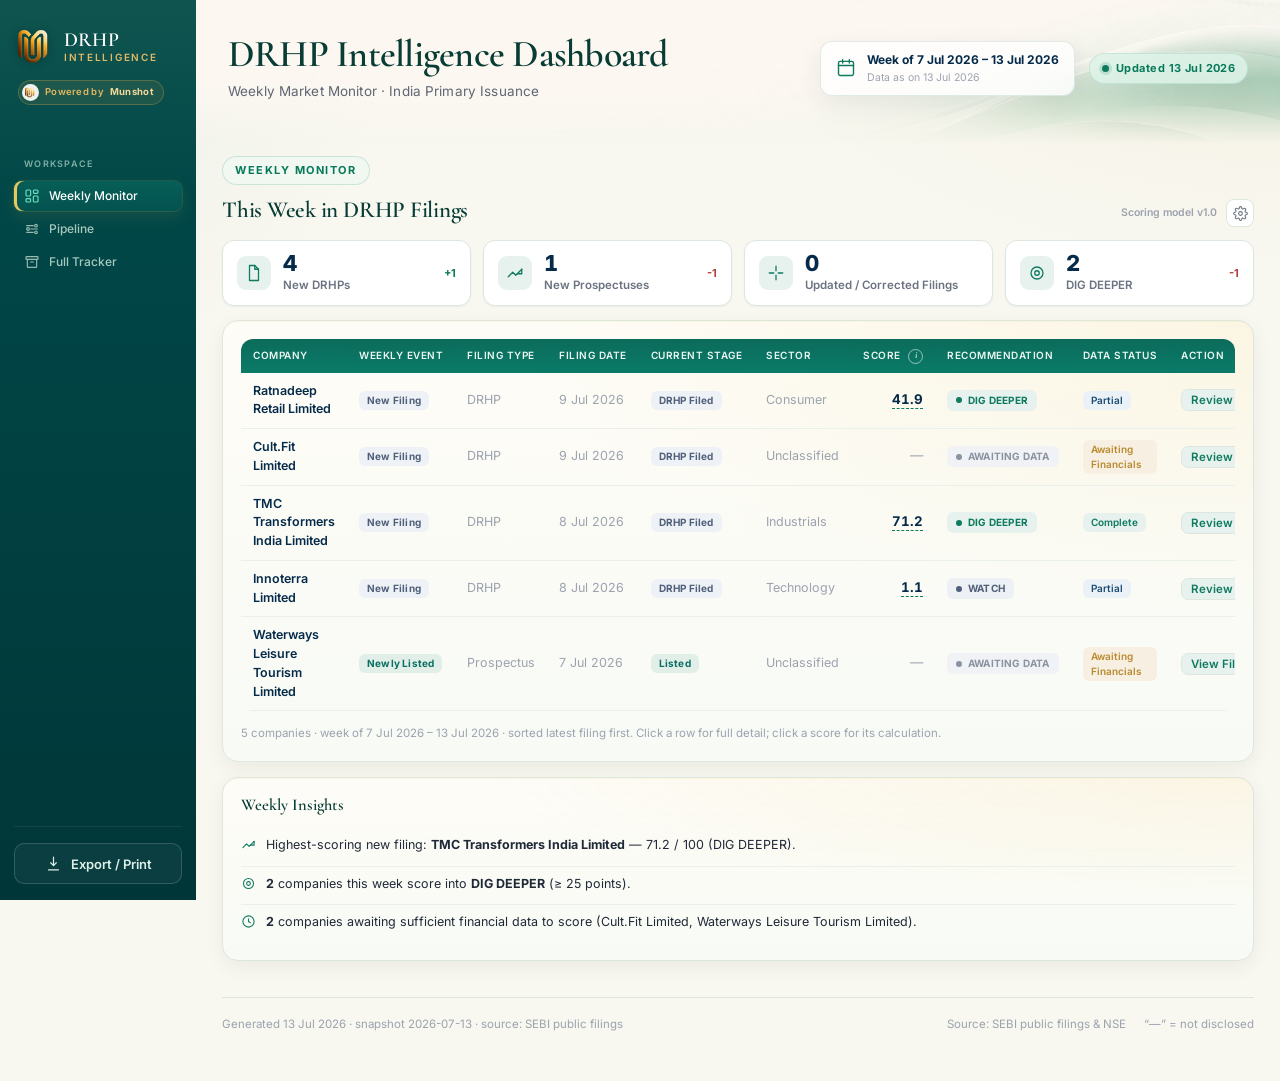
==== commit f03ab295: "Pipeline: lay the three funnels out as vertical pipelines Switch the funnel section from three horiz" ====
--- a/index.html
+++ b/index.html
@@ -9,7 +9,7 @@
   <link rel="preconnect" href="https://fonts.googleapis.com">
   <link rel="preconnect" href="https://fonts.gstatic.com" crossorigin>
   <link href="https://fonts.googleapis.com/css2?family=Cormorant+Garamond:wght@500;600;700&family=Inter:wght@400;500;600;700;800&display=swap" rel="stylesheet">
-  <link rel="stylesheet" href="./assets/app.css?v=20260714c">
+  <link rel="stylesheet" href="./assets/app.css?v=20260714e">
 </head>
 <body>
   <!-- ===================== Sidebar ===================== -->
@@ -95,10 +95,11 @@
         <div class="section-head">
           <div>
             <div class="eyebrow">Pipeline</div>
-            <h2 class="section-title">IPO Lifecycle Funnels</h2>
+            <h2 class="section-title">IPO Lifecycle Monitor</h2>
           </div>
         </div>
 
+        <div class="pl-hero block" id="pl-hero"></div>
         <div class="pl-funnels block" id="pl-funnels"></div>
         <div class="pl-controls block no-print" id="pl-controls"></div>
 
@@ -140,6 +141,6 @@
   <div class="md-overlay no-print" id="md-overlay" hidden></div>
   <div class="md-box no-print" id="md-box" hidden role="dialog" aria-modal="true"></div>
 
-  <script src="./assets/app.js?v=20260714c"></script>
+  <script src="./assets/app.js?v=20260714e"></script>
 </body>
 </html>
--- a/assets/app.css
+++ b/assets/app.css
@@ -858,24 +858,54 @@
 .wm-ins-list li:last-child { border-bottom: none; }
 .wm-ins-ic { color: var(--emerald); flex: 0 0 auto; margin-top: 1px; }
 
-/* ---- Pipeline: three connected funnels (existing colours only) ---- */
-.pl-funnels { display: flex; flex-direction: column; gap: 9px; margin-bottom: 14px; }
-.fn-section { }
-.fn-title { font-size: 10.5px; text-transform: uppercase; letter-spacing: 0.06em; color: var(--ink-faint); font-weight: 700; margin-bottom: 5px; }
-.fn-stages { display: flex; align-items: stretch; flex-wrap: wrap; gap: 0; }
-.fn-stage { flex: 1 1 0; min-width: 116px; border: 1px solid var(--border); border-radius: var(--r-sm); background: var(--bg); padding: 8px 11px; cursor: pointer; text-align: left; display: flex; flex-direction: column; gap: 2px; transition: border-color .14s, background .14s; box-shadow: var(--shadow-xs); }
-.fn-stage:hover { border-color: var(--emerald); }
-.fn-stage.on { border-color: var(--emerald); background: var(--emerald-soft); box-shadow: inset 0 0 0 1px var(--emerald); }
-.fn-count { font-size: 19px; font-weight: 800; color: var(--navy); line-height: 1.05; font-variant-numeric: tabular-nums; }
-.fn-name { font-size: 11.5px; font-weight: 600; color: var(--ink); line-height: 1.2; }
-.fn-meta { font-size: 10px; color: var(--ink-faint); }
-.fn-week { color: var(--emerald); font-weight: 700; }
-.fn-arrow { display: flex; align-items: center; justify-content: center; color: var(--ink-faint); padding: 0 5px; flex: 0 0 auto; font-size: 13px; }
-/* funnel tag in the table — reuses existing soft/text colour pairs */
+/* ==== Pipeline — Option C (hero KPIs · gold-rail funnels · status pills) ==== */
+/* funnel tag — reuses existing soft/text colour pairs (used in intros + status) */
 .fn-tag { display: inline-block; font-size: 10px; font-weight: 700; padding: 2px 8px; border-radius: 999px; white-space: nowrap; }
 .fn-tag.fn-pre  { background: var(--slate-soft);   color: var(--slate); }
 .fn-tag.fn-live { background: var(--emerald-soft); color: var(--emerald); }
 .fn-tag.fn-done { background: var(--grey-soft);    color: var(--grey); }
+
+/* 2. Hero KPI cards — clickable lenses over the table */
+.pl-hero { display: grid; grid-template-columns: repeat(4, 1fr); gap: 12px; margin-bottom: 14px; }
+.pl-hero-card { position: relative; display: flex; align-items: center; gap: 12px; background: var(--bg); border: 1px solid var(--border); border-radius: var(--r); padding: 11px 14px; box-shadow: var(--shadow-xs); cursor: pointer; text-align: left; font-family: var(--font); transition: border-color .14s, background .14s, box-shadow .14s; }
+.pl-hero-card:hover { border-color: var(--gold); }
+.pl-hero-card.on { border-color: var(--gold); background: var(--gold-soft); box-shadow: inset 0 0 0 1px var(--gold); }
+.pl-hero-card.on .wm-ic { background: var(--gold-soft); color: var(--gold); }
+.pl-hero-caret { position: absolute; top: 9px; right: 11px; font-size: 13px; font-weight: 700; color: var(--ink-faint); }
+.pl-hero-card.on .pl-hero-caret { color: var(--gold); }
+
+/* 3-5. Funnels — three vertical pipelines side by side, capsules stacked on a
+   downward muted-gold rail, section intro as each column's header */
+.pl-funnels { display: grid; grid-template-columns: repeat(3, minmax(0, 1fr)); gap: 12px; margin-bottom: 14px; align-items: start; }
+.plc-funnel { display: flex; flex-direction: column; align-items: stretch; gap: 0; border: 1px solid var(--border); border-radius: var(--r); background: var(--bg); box-shadow: var(--shadow-xs); padding: 12px 14px; }
+.plc-intro { display: flex; flex-direction: column; gap: 4px; align-items: flex-start; padding-bottom: 11px; margin-bottom: 11px; border-bottom: 1px solid var(--border-soft); }
+.plc-intro-h { font-size: 13px; font-weight: 700; color: var(--navy); line-height: 1.15; }
+.plc-intro-d { font-size: 10.5px; color: var(--ink-faint); line-height: 1.3; }
+.plc-rail { display: flex; flex-direction: column; align-items: stretch; gap: 0; min-width: 0; }
+.plc-link { width: 2px; height: 18px; align-self: center; border-radius: 2px; background: linear-gradient(180deg, var(--gold-bright), var(--gold)); opacity: 0.55; }
+.plc-cap { display: flex; flex-direction: column; gap: 3px; border: 1px solid var(--border); border-radius: var(--r-lg); background: var(--bg); padding: 9px 11px; cursor: pointer; text-align: left; font-family: var(--font); box-shadow: var(--shadow-xs); transition: border-color .14s, background .14s, box-shadow .14s; }
+@media (max-width: 980px) { .pl-funnels { grid-template-columns: 1fr; } }
+.plc-cap:hover { border-color: var(--gold); }
+.plc-cap.on { border-color: var(--gold); background: var(--gold-soft); box-shadow: inset 0 0 0 1px var(--gold); }
+.plc-cap.empty { opacity: 0.62; }
+.plc-cap-top { display: flex; align-items: center; gap: 8px; }
+.plc-cap-ic { display: grid; place-items: center; width: 26px; height: 26px; border-radius: 8px; background: var(--gold-soft); color: var(--gold); flex: 0 0 auto; }
+.plc-cap-n { font-size: 20px; font-weight: 800; color: var(--navy); line-height: 1; font-variant-numeric: tabular-nums; }
+.plc-week { margin-left: auto; font-size: 9.5px; font-weight: 700; color: var(--emerald); background: var(--emerald-soft); padding: 1px 6px; border-radius: 999px; white-space: nowrap; }
+.plc-cap-name { font-size: 12px; font-weight: 700; color: var(--ink); line-height: 1.2; }
+.plc-cap-meta { font-size: 10px; color: var(--ink-faint); }
+.plc-chips { display: flex; flex-wrap: wrap; gap: 4px; margin-top: 3px; }
+.plc-chip { max-width: 100%; font-size: 9.5px; font-weight: 600; color: var(--slate); background: var(--slate-soft); padding: 1px 7px; border-radius: 999px; white-space: nowrap; overflow: hidden; text-overflow: ellipsis; }
+.plc-chip.plc-more { color: var(--grey); background: var(--grey-soft); }
+
+/* 7. Table extras — movement tag + live-status pill */
+.pl-move { display: inline-block; font-size: 9px; font-weight: 700; letter-spacing: 0.02em; color: var(--emerald); background: var(--emerald-soft); padding: 1px 6px; border-radius: 999px; vertical-align: middle; }
+.pl-status { display: inline-block; font-size: 10.5px; font-weight: 700; padding: 2px 9px; border-radius: 999px; white-space: nowrap; }
+.pl-st-pre  { background: var(--slate-soft);   color: var(--slate); }
+.pl-st-live { background: var(--emerald-soft); color: var(--emerald); }
+.pl-st-done { background: var(--grey-soft);    color: var(--grey); }
+.pl-export { color: var(--emerald); }
+.pl-export:hover { border-color: var(--emerald); color: var(--teal); }
 
 /* ---- Pipeline / Archive control ribbons (reuse .mh-pill + .fchip) ---- */
 .pl-controls, .ar-controls { display: flex; flex-wrap: wrap; gap: 8px; align-items: center; margin-bottom: 12px; }
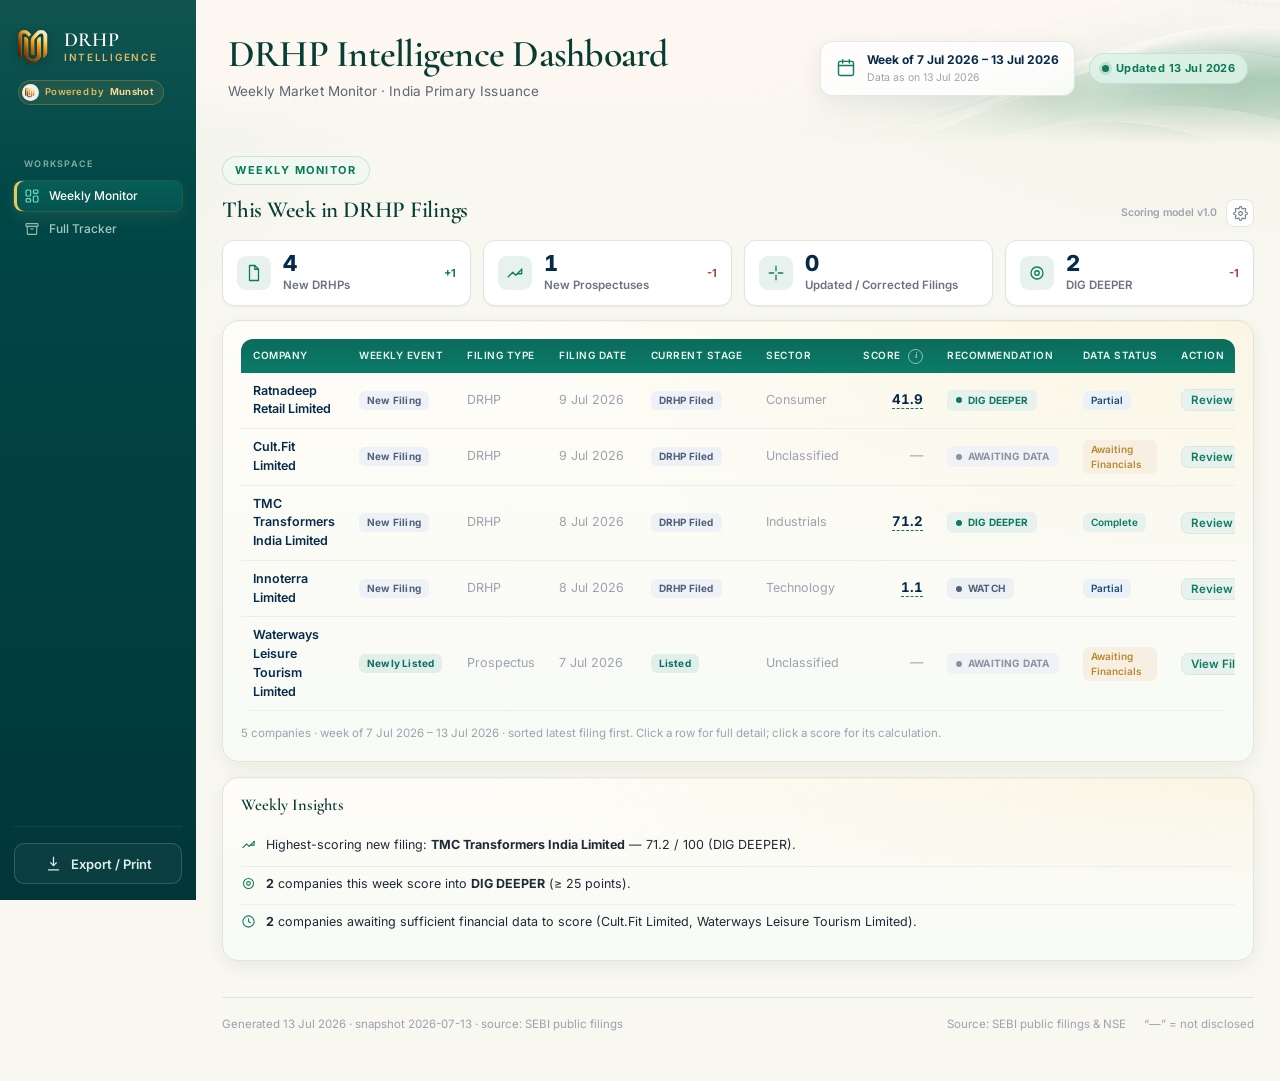
==== commit 591978e0: "Fold the Pipeline page into the Full Tracker as a lifecycle selector Remove Pipeline as a separate n" ====
--- a/index.html
+++ b/index.html
@@ -25,9 +25,6 @@
       <button class="snav active" data-target="tab-weekly" aria-label="Weekly Monitor">
         <svg viewBox="0 0 24 24" class="ic"><rect x="3" y="3" width="7" height="9" rx="1.5"/><rect x="14" y="3" width="7" height="5" rx="1.5"/><rect x="14" y="12" width="7" height="9" rx="1.5"/><rect x="3" y="16" width="7" height="5" rx="1.5"/></svg>
         <span>Weekly Monitor</span></button>
-      <button class="snav" data-target="tab-pipeline" aria-label="Pipeline">
-        <svg viewBox="0 0 24 24" class="ic"><path d="M4 7h10"/><circle cx="18" cy="7" r="2"/><path d="M20 12H10"/><circle cx="6" cy="12" r="2"/><path d="M4 17h10"/><circle cx="18" cy="17" r="2"/></svg>
-        <span>Pipeline</span></button>
       <button class="snav" data-target="tab-archive" aria-label="Full Tracker">
         <svg viewBox="0 0 24 24" class="ic"><rect x="3" y="4" width="18" height="4" rx="1"/><path d="M5 8v11a1 1 0 0 0 1 1h12a1 1 0 0 0 1-1V8"/><path d="M10 12h4"/></svg>
         <span>Full Tracker</span></button>
@@ -89,29 +86,9 @@
         <div class="wm-insights block" id="wm-insights"></div>
       </section>
 
-      <!-- ===== Tab 2: Pipeline ===== -->
-      <section class="tab-panel" id="tab-pipeline" hidden>
-        <div class="print-title">02 — Pipeline</div>
-        <div class="section-head">
-          <div>
-            <div class="eyebrow">Pipeline</div>
-            <h2 class="section-title">IPO Lifecycle Monitor</h2>
-          </div>
-        </div>
-
-        <div class="pl-hero block" id="pl-hero"></div>
-        <div class="pl-funnels block" id="pl-funnels"></div>
-        <div class="pl-controls block no-print" id="pl-controls"></div>
-
-        <div class="card block">
-          <div class="table-wrap"><table id="pl-table"></table></div>
-          <div class="table-foot" id="pl-foot"></div>
-        </div>
-      </section>
-
-      <!-- ===== Tab 3: Full Tracker ===== -->
+      <!-- ===== Tab 2: Full Tracker ===== -->
       <section class="tab-panel" id="tab-archive" hidden>
-        <div class="print-title">03 — Full Tracker</div>
+        <div class="print-title">02 — Full Tracker</div>
         <div class="section-head">
           <div>
             <div class="eyebrow">Full Tracker</div>
@@ -119,6 +96,8 @@
           </div>
         </div>
 
+        <div class="ar-life-wrap block no-print" id="ar-lifecycle"></div>
+        <div class="ar-stage-wrap block no-print" id="ar-stages"></div>
         <div class="ar-controls block no-print" id="ar-controls"></div>
 
         <div class="card block">
--- a/assets/app.css
+++ b/assets/app.css
@@ -527,6 +527,7 @@
 .lc-chip { display: inline-flex; align-items: center; padding: 2px 8px; border-radius: 6px; font-size: 10px; font-weight: 700; letter-spacing: 0.02em; white-space: nowrap; }
 .lc-chip.st-filed { background: #EEF2F7; color: #51607A; }
 .lc-chip.st-upd { background: var(--gold-soft); color: var(--gold); }
+.lc-chip.st-appr { background: #EAF1F7; color: #1B4B73; }
 .lc-chip.st-upc { background: #EAF1ED; color: #0A7B68; }
 .lc-chip.st-open { background: var(--emerald-soft); color: var(--emerald); }
 .lc-chip.st-soon { background: var(--gold-soft); color: var(--gold); }
@@ -916,15 +917,49 @@
 .ctl-date { display: inline-flex; align-items: center; gap: 6px; font-size: 11.5px; font-weight: 600; color: var(--ink-soft); }
 .ctl-date input { font-family: var(--font); font-size: 12px; border: 1px solid var(--border); border-radius: 8px; padding: 5px 8px; background: var(--bg); color: var(--ink); }
 
-/* ---- Archive: sticky company column + sticky header, compact rows ---- */
-.ar-wrap { overflow: auto; max-height: calc(100vh - 250px); }
+/* ---- Full Tracker: lifecycle segmented selector + sub-stage chips ---- */
+.ar-life-wrap, .ar-stage-wrap { display: flex; align-items: center; flex-wrap: wrap; gap: 10px; }
+.ar-life-wrap { margin-bottom: 10px; }
+.ar-stage-wrap { margin-bottom: 12px; }
+.ar-stage-wrap:empty { display: none; }
+.ar-life-lab, .ar-stage-lab { font-size: 9.5px; font-weight: 700; letter-spacing: 0.08em; text-transform: uppercase; color: var(--ink-faint); }
+.ar-seg { display: inline-flex; flex-wrap: wrap; gap: 3px; padding: 4px; border-radius: 999px;
+  background: linear-gradient(180deg, rgba(255,253,248,0.94), rgba(248,251,246,0.9)); border: 1px solid var(--border);
+  box-shadow: inset 0 1px 0 rgba(232,201,94,0.10); }
+.ar-seg-btn { display: inline-flex; align-items: center; gap: 7px; padding: 6px 15px; border: 0; border-radius: 999px;
+  background: transparent; color: var(--ink-soft); font-family: var(--font); font-size: 12.5px; font-weight: 600;
+  cursor: pointer; transition: color .15s, background .15s; }
+.ar-seg-btn:hover { color: var(--teal); background: rgba(8,122,90,0.06); }
+.ar-seg-btn.on { background: linear-gradient(135deg, #0C6B5B, #0A7B68); color: #fff; box-shadow: var(--shadow-sm), inset 0 1px 0 rgba(232,201,94,0.20); }
+.ar-seg-n { font-size: 11px; font-weight: 800; font-variant-numeric: tabular-nums; opacity: 0.7; }
+.ar-seg-btn.on .ar-seg-n { opacity: 0.92; }
+
+.ar-chip { display: inline-flex; align-items: center; gap: 7px; padding: 5px 12px; border-radius: 999px;
+  background: var(--bg); border: 1px solid rgba(14,122,95,0.30); color: var(--teal);
+  font-family: var(--font); font-size: 11.5px; font-weight: 600; cursor: pointer; transition: all .15s; }
+.ar-chip:hover { background: #F1F8F4; border-color: var(--emerald); }
+.ar-chip.on { background: var(--emerald-soft); border-color: var(--emerald); color: var(--emerald); box-shadow: inset 0 0 0 1px var(--emerald); }
+.ar-chip.static { cursor: default; }
+.ar-chip.static:hover { background: var(--bg); border-color: rgba(14,122,95,0.30); }
+.ar-chip-n { font-size: 10.5px; font-weight: 800; font-variant-numeric: tabular-nums; color: var(--ink-faint); }
+.ar-chip.on .ar-chip-n { color: var(--emerald); }
+
+/* ---- Full Tracker: sticky header, compact rows, click-to-expand detail ---- */
+.ar-wrap { overflow-x: auto; }
 #ar-table { font-size: 12px; }
 #ar-table th, #ar-table td { white-space: nowrap; }
-#ar-table tbody td { padding: 5px 10px; }
-.ar-sticky { position: sticky; left: 0; }
-#ar-table thead th.ar-sticky { z-index: 3; }
-#ar-table tbody td.ar-sticky { z-index: 1; background: var(--bg); box-shadow: 1px 0 0 var(--border-soft); }
-#ar-table tbody tr:nth-child(even) td.ar-sticky { background: #FBFCFD; }
+#ar-table tbody td { padding: 6px 10px; }
+#ar-table tbody tr.ar-row { cursor: pointer; }
+#ar-table tbody tr.ar-row.open > td { background: var(--emerald-soft); }
+.ar-caret { display: inline-block; margin-right: 7px; font-size: 9px; color: var(--ink-faint); transition: transform .15s; }
+.ar-row.open .ar-caret { transform: rotate(180deg); color: var(--emerald); }
+.ar-detail > td { padding: 0 !important; background: var(--canvas); white-space: normal; border-bottom: 1px solid var(--border); }
+/* keep the expanded detail within the visible viewport even when the table
+   scrolls horizontally, so all three detail columns stay readable */
+.ar-detail .ard-grid { position: sticky; left: 0; max-width: calc(100vw - var(--sidebar-w) - 96px); }
+.ar-detail .wd-biz { max-width: none; white-space: normal; }
+.ard-score-total { display: flex; align-items: center; gap: 9px; margin: 2px 0 6px; font-size: 13px; font-weight: 700; color: var(--navy); font-variant-numeric: tabular-nums; }
+.ard-src .src { margin-top: 0; }
 
 /* ---- scoring: clickable scores, header info icon, model tag, settings gear ---- */
 .score-link { background: none; border: none; padding: 0; cursor: pointer; font-family: var(--font); }
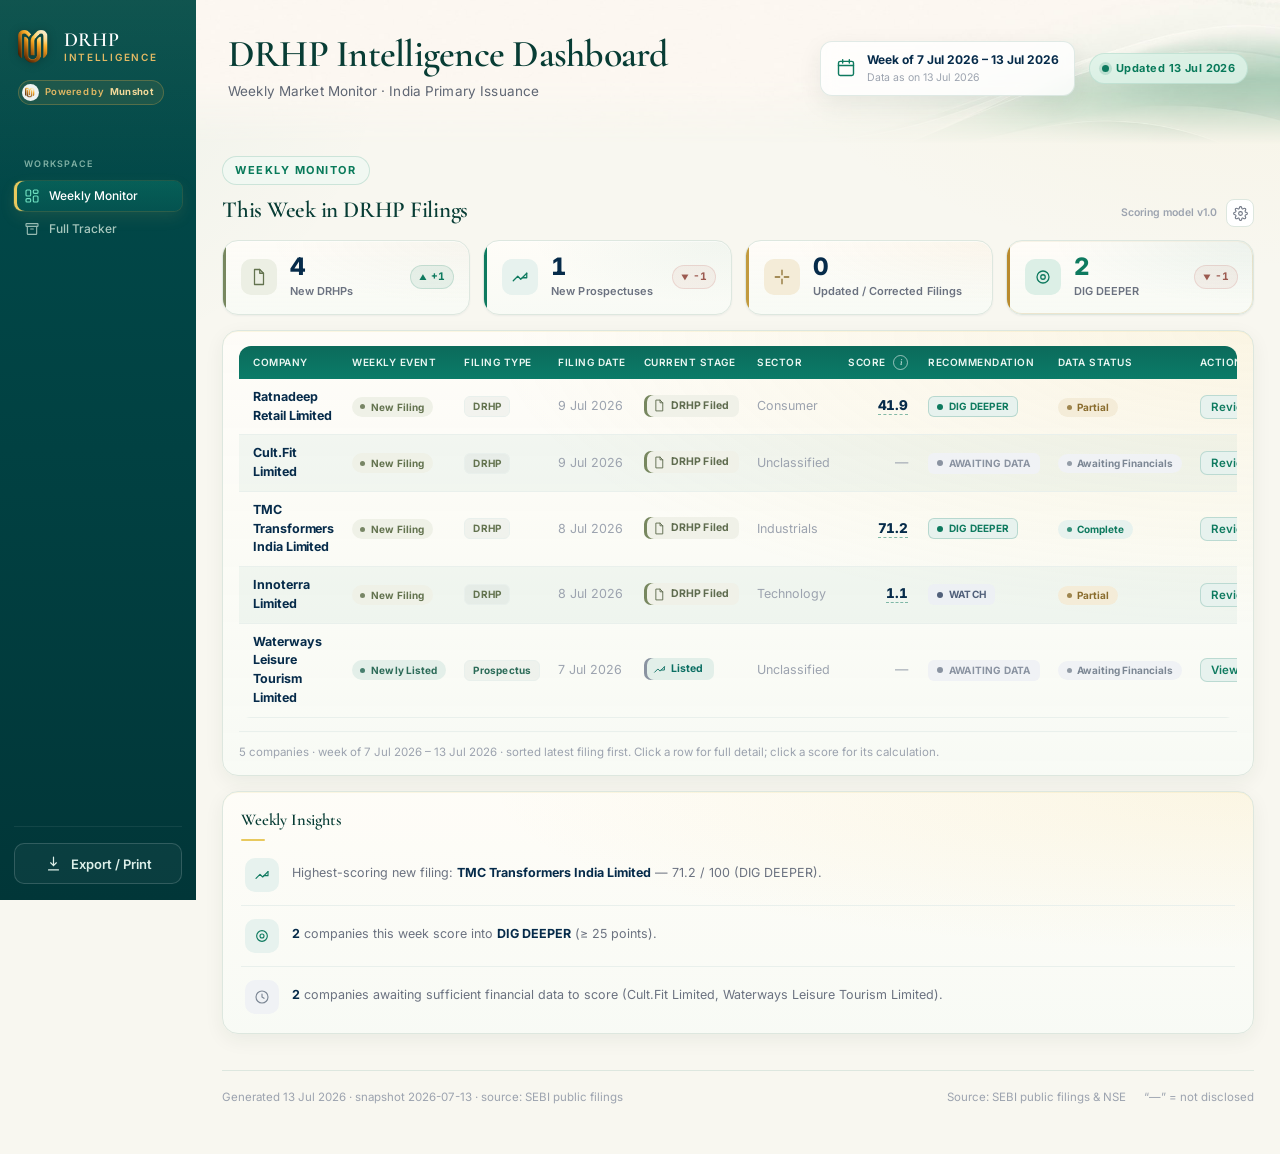
==== commit e895f886: "Weekly Monitor: colour psychology, striped rows, chip hierarchy Visual-only refinement bringing the " ====
--- a/index.html
+++ b/index.html
@@ -9,7 +9,7 @@
   <link rel="preconnect" href="https://fonts.googleapis.com">
   <link rel="preconnect" href="https://fonts.gstatic.com" crossorigin>
   <link href="https://fonts.googleapis.com/css2?family=Cormorant+Garamond:wght@500;600;700&family=Inter:wght@400;500;600;700;800&display=swap" rel="stylesheet">
-  <link rel="stylesheet" href="./assets/app.css?v=20260714e">
+  <link rel="stylesheet" href="./assets/app.css?v=20260714f">
 </head>
 <body>
   <!-- ===================== Sidebar ===================== -->
@@ -101,6 +101,13 @@
         <div class="ar-controls block no-print" id="ar-controls"></div>
 
         <div class="card block">
+          <div class="ar-table-head">
+            <div class="ar-th-left">
+              <span class="ar-th-title">Filing Records</span>
+              <span class="ar-th-sub" id="ar-count"></span>
+            </div>
+            <div class="ar-actions no-print" id="ar-actions"></div>
+          </div>
           <div class="table-wrap ar-wrap"><table id="ar-table"></table></div>
           <div class="table-foot" id="ar-foot"></div>
         </div>
@@ -120,6 +127,6 @@
   <div class="md-overlay no-print" id="md-overlay" hidden></div>
   <div class="md-box no-print" id="md-box" hidden role="dialog" aria-modal="true"></div>
 
-  <script src="./assets/app.js?v=20260714e"></script>
+  <script src="./assets/app.js?v=20260714f"></script>
 </body>
 </html>
--- a/assets/app.css
+++ b/assets/app.css
@@ -822,25 +822,117 @@
    ========================================================================== */
 .hide { display: none !important; }
 
-/* ---- Weekly Monitor: four compact summary cards in one row ---- */
-.wm-cards { display: grid; grid-template-columns: repeat(4, 1fr); gap: 12px; margin-bottom: 14px; }
-.wm-card { display: flex; align-items: center; gap: 12px; background: var(--bg); border: 1px solid var(--border); border-radius: var(--r); padding: 11px 14px; box-shadow: var(--shadow-xs); }
-.wm-ic { display: grid; place-items: center; width: 34px; height: 34px; border-radius: 9px; background: var(--emerald-soft); color: var(--emerald); flex: 0 0 auto; }
+/* ---- Weekly Monitor: four KPI cards — one tone per meaning, all in-palette ----
+   Colour PSYCHOLOGY (subtle, never loud): each card carries a left-accent bar,
+   a tinted icon and a whisper of card tint that matches the Full Tracker family:
+   New DRHPs        = moss / parchment (fresh filing, early-stage, document)
+   New Prospectuses = emerald          (progress, movement toward launch)
+   Updated/Corrected= amber            (amended, revised)
+   DIG DEEPER       = emerald signal + a gold priority accent (strongest cue) */
+.wm-cards { display: grid; grid-template-columns: repeat(4, 1fr); gap: 13px; margin-bottom: 15px; }
+.wm-card {
+  --tone: var(--emerald); --tint: rgba(14,122,95,0.05); --icbg: var(--emerald-soft); --icfg: var(--emerald);
+  position: relative; display: flex; align-items: center; gap: 13px; overflow: hidden;
+  background: radial-gradient(140% 150% at 100% 0%, var(--tint), transparent 58%),
+              linear-gradient(180deg, rgba(255,253,248,0.94), rgba(248,251,246,0.88));
+  border: 1px solid var(--border); border-radius: var(--r-lg); padding: 14px 15px 14px 18px;
+  box-shadow: var(--shadow-xs), inset 0 1px 0 rgba(255,255,255,0.5);
+  transition: box-shadow .16s ease, transform .16s ease, border-color .16s ease;
+}
+.wm-card::before { content: ""; position: absolute; left: 0; top: 0; bottom: 0; width: 3px; background: var(--tone); }
+.wm-card:hover { transform: translateY(-1px); box-shadow: var(--shadow-sm), inset 0 1px 0 rgba(255,255,255,0.5); }
+.wm-card.tone-doc   { --tone: #77875F;        --tint: rgba(119,135,95,0.06);  --icbg: #ECEFE4; --icfg: #63734F; }
+.wm-card.tone-trend { --tone: var(--emerald); --tint: rgba(14,122,95,0.055);  --icbg: var(--emerald-soft); --icfg: var(--emerald); }
+.wm-card.tone-upd   { --tone: #C29A3E;        --tint: rgba(185,138,46,0.06);  --icbg: #F4ECD8; --icfg: #8A6D2E; }
+.wm-card.tone-dig   { --tone: var(--gold);    --tint: rgba(14,122,95,0.075);  --icbg: #DCEFE6; --icfg: var(--emerald);
+  box-shadow: var(--shadow-xs), inset 0 1px 0 rgba(255,255,255,0.5), inset 0 0 0 1px rgba(185,138,46,0.20); }
+.wm-card.tone-dig:hover { box-shadow: var(--shadow-sm), inset 0 1px 0 rgba(255,255,255,0.5), inset 0 0 0 1px rgba(185,138,46,0.28); }
+.wm-card.tone-dig .wm-n { color: var(--emerald); }
+.wm-ic { display: grid; place-items: center; width: 36px; height: 36px; border-radius: 10px; background: var(--icbg); color: var(--icfg); flex: 0 0 auto; }
 .wm-card-body { min-width: 0; }
-.wm-n { font-size: 22px; font-weight: 800; color: var(--navy); line-height: 1; font-variant-numeric: tabular-nums; }
-.wm-lab { font-size: 11.5px; color: var(--ink-soft); font-weight: 600; margin-top: 3px; }
-.wm-delta { margin-left: auto; font-size: 11px; font-weight: 700; }
-.wm-delta.up { color: var(--emerald); }
-.wm-delta.down { color: var(--red); }
-
-/* ---- Weekly Monitor: table + click-to-expand rows ---- */
+.wm-n { font-size: 24px; font-weight: 800; color: var(--navy); line-height: 1; font-variant-numeric: tabular-nums; letter-spacing: -0.015em; }
+.wm-lab { font-size: 11px; color: var(--ink-soft); font-weight: 600; margin-top: 4px; letter-spacing: 0.005em; }
+/* micro delta — a small, premium tabular pill; muted tones, never a bright red */
+.wm-delta { margin-left: auto; display: inline-flex; align-items: center; gap: 4px; flex: 0 0 auto;
+  font-size: 10.5px; font-weight: 700; font-variant-numeric: tabular-nums; padding: 3px 8px; border-radius: 999px;
+  color: var(--ink-soft); background: rgba(6,43,46,0.045); border: 1px solid var(--border-soft); }
+.wm-delta .da { font-size: 7.5px; line-height: 1; }
+.wm-delta.up   { color: var(--emerald); background: rgba(14,122,95,0.08); border-color: rgba(14,122,95,0.16); }
+.wm-delta.down { color: #9C5A50; background: rgba(176,65,58,0.06); border-color: rgba(176,65,58,0.14); }
+.wm-delta.flat { color: var(--ink-faint); }
+
+/* ---- Weekly Monitor: table + click-to-expand rows ----
+   Alternate-row scan-lines match the Full Tracker: a very soft warm-green
+   overlay on every other row (not grey, blue or bright), a smooth deeper tint
+   on hover, and an open row that stays highlighted above its nested detail. */
 .wm-row { cursor: pointer; }
-.wm-row.open > td { background: var(--emerald-soft); }
-.wm-act { font-family: var(--font); font-size: 11.5px; font-weight: 600; color: var(--emerald); background: var(--emerald-soft); border: 1px solid var(--border); border-radius: 7px; padding: 3px 9px; cursor: pointer; white-space: nowrap; }
-.wm-act:hover { border-color: var(--emerald); }
+#wm-table tbody tr.wm-row > td { background: transparent; transition: background .16s ease; }
+#wm-table tbody tr.wm-row.wm-alt > td { background: rgba(13,110,86,0.045); }
+#wm-table tbody tr.wm-row:hover > td { background: rgba(13,110,86,0.09); }
+#wm-table tbody tr.wm-row.open > td { background: var(--emerald-soft); box-shadow: inset 0 -1px 0 rgba(14,122,95,0.16); }
+/* Company stays the strongest element in the row (weight carries the emphasis) */
+#wm-table tbody td:first-child .company { font-weight: 700; color: var(--navy); letter-spacing: -0.005em; }
+.wm-act { display: inline-flex; align-items: center; gap: 5px; font-family: var(--font); font-size: 11.5px; font-weight: 600;
+  color: var(--emerald); background: var(--emerald-soft); border: 1px solid rgba(14,122,95,0.20); border-radius: 7px;
+  padding: 4px 10px; cursor: pointer; white-space: nowrap; transition: border-color .14s, background .14s; }
+.wm-act:hover { border-color: var(--emerald); background: #DDF0E8; }
 .wm-caret { display: inline-block; font-size: 9px; transition: transform .15s; }
 .wm-row.open .wm-caret { transform: rotate(180deg); }
-.wm-detail > td { padding: 0; background: var(--canvas); border-bottom: 1px solid var(--border); }
+/* expanded detail — a nested soft panel under its parent (left emerald accent + inset shadow) */
+.wm-detail > td { padding: 0; background: var(--canvas); border-bottom: 1px solid var(--border);
+  box-shadow: inset 0 7px 10px -9px rgba(6,43,46,0.28), inset 3px 0 0 var(--emerald); }
+
+/* Weekly Event — a secondary, soft tone chip (deliberately lighter than the
+   strong Current-Stage chip): fresh/document · amended/revised · completion */
+.wm-ev { display: inline-flex; align-items: center; gap: 6px; padding: 2px 9px 2px 8px; border-radius: 999px;
+  font-size: 10px; font-weight: 700; letter-spacing: 0.01em; white-space: nowrap; line-height: 1.6; }
+.wm-ev::before { content: ""; width: 5px; height: 5px; border-radius: 50%; background: currentColor; opacity: 0.85; flex: 0 0 auto; }
+.wm-ev.ev-new  { background: #EFF1E7; color: #63734F; }        /* fresh / early / document */
+.wm-ev.ev-upd  { background: #F5EEDD; color: #8A6D2E; }        /* amended / revised */
+.wm-ev.ev-list { background: #E3EFE9; color: #2C6B58; }        /* completion / transition */
+.wm-ev.ev-move { background: var(--emerald-soft); color: var(--emerald); }   /* stage moved */
+.wm-ev.ev-wd   { background: #F5E9E7; color: #9C4A42; }        /* withdrawn */
+
+/* Filing Type — quiet + readable, lighter than both Weekly Event and Current Stage */
+.wm-ft { display: inline-flex; align-items: center; padding: 2px 8px; border-radius: 6px;
+  font-size: 10px; font-weight: 700; letter-spacing: 0.02em; white-space: nowrap;
+  background: rgba(6,43,46,0.045); border: 1px solid var(--border-soft); color: var(--ink-soft); }
+.wm-ft.ft-drhp { color: #63734F; }    /* document  */
+.wm-ft.ft-pros { color: #2C6B58; }    /* progress  */
+.wm-ft.ft-corr { color: #8A6D2E; }    /* amended   */
+
+/* Data Status — completeness read calmly, never overpowering the row */
+.wm-ds { display: inline-flex; align-items: center; gap: 5px; padding: 2px 9px; border-radius: 999px;
+  font-size: 10px; font-weight: 700; white-space: nowrap; }
+.wm-ds::before { content: ""; width: 5px; height: 5px; border-radius: 50%; background: currentColor; opacity: 0.8; flex: 0 0 auto; }
+.wm-ds-ok   { background: var(--emerald-soft); color: var(--emerald); }   /* complete */
+.wm-ds-part { background: #F4ECD8; color: #8A6D2E; }                       /* partial — amber (half) */
+.wm-ds-wait { background: var(--grey-soft); color: #7C8794; }             /* awaiting — neutral */
+
+/* Recommendation — DIG DEEPER carries a hair more presence (priority) in the
+   monitor table; WATCH / AWAITING DATA stay muted + neutral */
+#wm-table .tag.dig { box-shadow: inset 0 0 0 1px rgba(14,122,95,0.22); }
+
+/* Score — intentional + premium: strong tabular value, subtle dashed underline,
+   clear hover; important and clickable without shouting */
+#wm-table .score-link .score-cell { font-size: 13.5px; font-weight: 800; color: var(--navy);
+  border-bottom: 1px dashed rgba(14,122,95,0.5); padding-bottom: 1px; letter-spacing: -0.01em;
+  transition: color .14s, border-color .14s; }
+#wm-table .score-link:hover .score-cell { color: var(--emerald); border-bottom-color: var(--emerald); }
+/* compact the 10-column table so every column (incl. Action) fits without a
+   horizontal scroll at common widths; Company still wraps to keep its width down */
+#wm-table thead th, #wm-table tbody td { padding: 9px 9px; }
+#wm-table thead th:first-child, #wm-table tbody td:first-child { padding-left: 14px; }
+#wm-table thead th:last-child, #wm-table tbody td:last-child { padding-right: 14px; }
+#wm-table td.num, #wm-table th.num { padding-right: 11px; }
+/* keep the expanded detail within the viewport even if the table scrolls
+   horizontally on a narrow laptop (mirrors the Full Tracker detail behaviour) */
+.wm-detail .wd-grid { position: sticky; left: 0; max-width: calc(100vw - var(--sidebar-w) - 88px); }
+
+/* Table card — cleaner header-strip/body contrast + separated footer note */
+#wm-table-card { padding: 15px 16px 14px; }
+#wm-table-card .table-foot { margin-top: 13px; padding-top: 12px; border-top: 1px solid var(--border-soft);
+  font-size: 11.5px; color: var(--ink-faint); }
 .wd-grid { display: grid; grid-template-columns: repeat(3, 1fr); gap: 20px; padding: 14px 16px; }
 .wd-h { font-size: 10px; text-transform: uppercase; letter-spacing: .05em; color: var(--ink-faint); font-weight: 700; margin: 12px 0 5px; }
 .wd-col > .wd-h:first-child { margin-top: 0; }
@@ -852,12 +944,23 @@
 /* "Not Scored" tag — reuses the existing INSUFFICIENT greys */
 .ns-tag { font-size: 10px; font-weight: 600; color: var(--grey); background: var(--grey-soft); border-radius: 5px; padding: 2px 7px; white-space: nowrap; }
 
-/* ---- Weekly insights ---- */
-.wm-ins-card { margin-top: 14px; }
+/* ---- Weekly Insights — editorial list: tinted icon tile + statement ----
+   Refined to match the Full Tracker's Quick-Insights tone system: a rounded
+   tinted icon tile per statement, clear text hierarchy and soft dividers so the
+   block reads as premium editorial copy, not a plain bullet list. */
+.wm-ins-card { margin-top: 15px; padding: 16px 18px 6px; }
+.wm-ins-head { margin-bottom: 4px; }
+.wm-ins-head h3 { position: relative; font-family: var(--serif); font-size: 16.5px; font-weight: 600; color: var(--head-green); padding-bottom: 8px; }
+.wm-ins-head h3::after { content: ""; position: absolute; left: 0; bottom: 0; width: 24px; height: 2px; border-radius: 2px; background: var(--accent-butter); }
 .wm-ins-list { list-style: none; margin: 0; padding: 0; }
-.wm-ins-list li { display: flex; gap: 10px; align-items: flex-start; padding: 8px 0; border-bottom: 1px solid var(--border-soft); font-size: 12.5px; color: var(--ink); line-height: 1.45; }
+.wm-ins-list li { display: flex; gap: 13px; align-items: flex-start; padding: 13px 4px; border-bottom: 1px solid var(--border-soft); }
 .wm-ins-list li:last-child { border-bottom: none; }
-.wm-ins-ic { color: var(--emerald); flex: 0 0 auto; margin-top: 1px; }
+.wm-ins-ic { width: 34px; height: 34px; border-radius: 10px; flex: 0 0 auto; display: flex; align-items: center; justify-content: center; }
+.wm-ins-ic.tone-sage { background: var(--emerald-soft); color: var(--emerald); }
+.wm-ins-ic.tone-gold { background: var(--gold-soft); color: var(--gold); }
+.wm-ins-ic.tone-grey { background: var(--grey-soft); color: #7C8794; }
+.wm-ins-tx { font-size: 12.5px; color: var(--ink-soft); line-height: 1.5; padding-top: 6px; }
+.wm-ins-tx b { color: var(--navy); font-weight: 700; }
 
 /* ==== Pipeline — Option C (hero KPIs · gold-rail funnels · status pills) ==== */
 /* funnel tag — reuses existing soft/text colour pairs (used in intros + status) */
@@ -917,43 +1020,153 @@
 .ctl-date { display: inline-flex; align-items: center; gap: 6px; font-size: 11.5px; font-weight: 600; color: var(--ink-soft); }
 .ctl-date input { font-family: var(--font); font-size: 12px; border: 1px solid var(--border); border-radius: 8px; padding: 5px 8px; background: var(--bg); color: var(--ink); }
 
-/* ---- Full Tracker: lifecycle segmented selector + sub-stage chips ---- */
-.ar-life-wrap, .ar-stage-wrap { display: flex; align-items: center; flex-wrap: wrap; gap: 10px; }
-.ar-life-wrap { margin-bottom: 10px; }
-.ar-stage-wrap { margin-bottom: 12px; }
+/* ============================================================================
+   Full Tracker — layered selection hierarchy (all within the existing palette)
+   1) Lifecycle = a bold top-level SEGMENTED CONTROL (rounded-rect, family-tinted)
+   2) Stage     = small, light, subordinate PILLS
+   3) Table     = quiet lifecycle dot + a strong, icon-led current-stage chip
+   ========================================================================== */
+.ar-life-wrap, .ar-stage-wrap { display: flex; align-items: center; flex-wrap: wrap; gap: 12px; }
+.ar-life-wrap { margin-bottom: 12px; }
+.ar-stage-wrap { margin-bottom: 14px; gap: 8px; }
 .ar-stage-wrap:empty { display: none; }
-.ar-life-lab, .ar-stage-lab { font-size: 9.5px; font-weight: 700; letter-spacing: 0.08em; text-transform: uppercase; color: var(--ink-faint); }
-.ar-seg { display: inline-flex; flex-wrap: wrap; gap: 3px; padding: 4px; border-radius: 999px;
-  background: linear-gradient(180deg, rgba(255,253,248,0.94), rgba(248,251,246,0.9)); border: 1px solid var(--border);
-  box-shadow: inset 0 1px 0 rgba(232,201,94,0.10); }
-.ar-seg-btn { display: inline-flex; align-items: center; gap: 7px; padding: 6px 15px; border: 0; border-radius: 999px;
-  background: transparent; color: var(--ink-soft); font-family: var(--font); font-size: 12.5px; font-weight: 600;
-  cursor: pointer; transition: color .15s, background .15s; }
-.ar-seg-btn:hover { color: var(--teal); background: rgba(8,122,90,0.06); }
-.ar-seg-btn.on { background: linear-gradient(135deg, #0C6B5B, #0A7B68); color: #fff; box-shadow: var(--shadow-sm), inset 0 1px 0 rgba(232,201,94,0.20); }
-.ar-seg-n { font-size: 11px; font-weight: 800; font-variant-numeric: tabular-nums; opacity: 0.7; }
-.ar-seg-btn.on .ar-seg-n { opacity: 0.92; }
-
-.ar-chip { display: inline-flex; align-items: center; gap: 7px; padding: 5px 12px; border-radius: 999px;
-  background: var(--bg); border: 1px solid rgba(14,122,95,0.30); color: var(--teal);
-  font-family: var(--font); font-size: 11.5px; font-weight: 600; cursor: pointer; transition: all .15s; }
-.ar-chip:hover { background: #F1F8F4; border-color: var(--emerald); }
-.ar-chip.on { background: var(--emerald-soft); border-color: var(--emerald); color: var(--emerald); box-shadow: inset 0 0 0 1px var(--emerald); }
+.ar-life-lab, .ar-stage-lab { font-size: 9.5px; font-weight: 700; letter-spacing: 0.09em; text-transform: uppercase; color: var(--ink-faint); flex: 0 0 auto; }
+.ar-stage-lab { color: var(--ink-faint); opacity: 0.85; }
+
+/* 1) Lifecycle — segmented control: larger pills, generous spacing, family fill */
+.ar-seg { display: inline-flex; flex-wrap: wrap; gap: 6px; padding: 5px; border-radius: 14px;
+  background: linear-gradient(180deg, rgba(255,253,248,0.96), rgba(247,250,245,0.92)); border: 1px solid var(--border);
+  box-shadow: var(--shadow-xs), inset 0 1px 0 rgba(232,201,94,0.12); }
+.ar-seg-btn { display: inline-flex; align-items: center; gap: 9px; padding: 9px 17px; border: 0; border-radius: 10px;
+  background: transparent; color: var(--ink-soft); font-family: var(--font); font-size: 13px; font-weight: 700;
+  letter-spacing: 0.01em; cursor: pointer; transition: color .15s, background .15s, box-shadow .15s; }
+.ar-seg-ic { display: inline-flex; position: relative; }
+.ar-seg-ic svg { width: 15px; height: 15px; }
+.ar-seg-tx { line-height: 1; }
+.ar-seg-n { min-width: 18px; text-align: center; padding: 1px 6px; border-radius: 999px; font-size: 10.5px; font-weight: 800;
+  font-variant-numeric: tabular-nums; color: var(--ink-faint); background: rgba(6,43,46,0.05); }
+.ar-seg-btn:hover { background: rgba(8,122,90,0.06); }
+.ar-seg-btn.on { color: #fff; box-shadow: var(--shadow-sm), inset 0 1px 0 rgba(255,255,255,0.16); }
+.ar-seg-btn.on .ar-seg-n { color: #fff; background: rgba(255,255,255,0.22); }
+.ar-seg-btn.on .ar-seg-ic { color: #fff; }
+/* family colour PSYCHOLOGY — all within deep-green + ivory + muted accents:
+   Pre-IPO  = calm muted moss-green / parchment (preparation, document)
+   Live IPO = vivid emerald (active, market in motion)
+   Archived = grounded graphite (mature, settled) */
+.ar-seg-btn.fam-all  .ar-seg-ic { color: var(--teal); }
+.ar-seg-btn.fam-pre  .ar-seg-ic { color: #66765C; }
+.ar-seg-btn.fam-live .ar-seg-ic { color: var(--emerald); }
+.ar-seg-btn.fam-done .ar-seg-ic { color: #7A828E; }
+.ar-seg-btn.fam-all.on  { background: linear-gradient(135deg, #0C6B5B, #0A7B68); }
+.ar-seg-btn.fam-pre.on  { background: linear-gradient(135deg, #6D7C5B, #545F45); }
+.ar-seg-btn.fam-live.on { background: linear-gradient(135deg, #0E7A5F, #0F8F70); }
+.ar-seg-btn.fam-done.on { background: linear-gradient(135deg, #6F7886, #565E6B); }
+
+/* 2) Stage — small light pills, clearly subordinate; tinted by the active family */
+.ar-chip { display: inline-flex; align-items: center; gap: 6px; padding: 4px 11px; border-radius: 999px;
+  background: var(--bg); border: 1px solid var(--border); color: var(--ink-soft);
+  font-family: var(--font); font-size: 11px; font-weight: 600; cursor: pointer; transition: all .14s; }
+.ar-chip svg { width: 12px; height: 12px; opacity: 0.9; }
+.ar-chip-tx { line-height: 1; }
+.ar-chip-n { font-size: 10px; font-weight: 800; font-variant-numeric: tabular-nums; color: var(--ink-faint); }
+.ar-chip:hover { background: #F4FAF7; }
 .ar-chip.static { cursor: default; }
-.ar-chip.static:hover { background: var(--bg); border-color: rgba(14,122,95,0.30); }
-.ar-chip-n { font-size: 10.5px; font-weight: 800; font-variant-numeric: tabular-nums; color: var(--ink-faint); }
-.ar-chip.on .ar-chip-n { color: var(--emerald); }
-
-/* ---- Full Tracker: sticky header, compact rows, click-to-expand detail ---- */
+.ar-chip.fam-pre  { color: #5E6B50; }
+.ar-chip.fam-live { color: var(--emerald); }
+.ar-chip.fam-done { color: #737B88; }
+.ar-chip.fam-all  { color: var(--teal); }
+.ar-chip.fam-pre:hover  { border-color: rgba(109,124,91,0.5); }
+.ar-chip.fam-live:hover { border-color: rgba(14,122,95,0.5); }
+.ar-chip.fam-done:hover { border-color: rgba(122,130,142,0.55); }
+.ar-chip.on { box-shadow: inset 0 0 0 1px currentColor; font-weight: 700; }
+.ar-chip.fam-pre.on  { background: #EDF1E6; border-color: #77875F; color: #566249; }
+.ar-chip.fam-live.on { background: var(--emerald-soft); border-color: var(--emerald); color: var(--emerald); }
+.ar-chip.fam-done.on { background: #EDEFF3; border-color: #8A93A1; color: #6B7280; }
+.ar-chip.fam-all.on  { background: var(--emerald-soft); border-color: var(--emerald); color: var(--emerald); }
+.ar-chip.on .ar-chip-n { color: currentColor; opacity: 0.75; }
+
+/* small live pulse used on "active" markers (Live IPO pill · Open stage) */
+.stg-live { width: 6px; height: 6px; border-radius: 50%; background: currentColor; flex: 0 0 auto; animation: stgPulse 1.6s ease-in-out infinite; }
+.ar-seg-ic .stg-live { position: absolute; top: -2px; right: -3px; width: 5px; height: 5px; }
+@keyframes stgPulse { 0%,100% { opacity: 1; transform: scale(1); } 50% { opacity: 0.3; transform: scale(0.65); } }
+@media (prefers-reduced-motion: reduce) { .stg-live { animation: none; } }
+
+/* ---- Full Tracker: table-actions cluster (utility actions, by the card) ---- */
+.ar-table-head { display: flex; align-items: center; justify-content: space-between; gap: 14px; flex-wrap: wrap;
+  margin: -4px -2px 14px; padding: 2px 2px 13px; border-bottom: 1px solid var(--border); }
+.ar-th-left { display: flex; align-items: baseline; gap: 10px; min-width: 0; }
+.ar-th-title { position: relative; font-family: var(--serif); font-size: 16.5px; font-weight: 600; color: var(--head-green); padding-bottom: 4px; }
+.ar-th-title::after { content: ""; position: absolute; left: 0; bottom: 0; width: 24px; height: 2px; border-radius: 2px; background: var(--accent-butter); }
+.ar-th-sub { font-size: 11.5px; color: var(--ink-faint); font-weight: 600; font-variant-numeric: tabular-nums; }
+.ar-th-sub b { color: var(--navy); font-weight: 700; }
+.ar-actions { display: flex; align-items: center; gap: 8px; }
+.ar-act { display: inline-flex; align-items: center; gap: 7px; padding: 8px 14px; border-radius: 8px;
+  border: 1px solid var(--border); background: var(--bg); color: var(--ink-soft);
+  font-family: var(--font); font-size: 12px; font-weight: 600; cursor: pointer; box-shadow: var(--shadow-xs);
+  transition: color .14s, background .14s, border-color .14s, box-shadow .12s, transform .06s; }
+.ar-act svg { width: 15px; height: 15px; }
+.ar-act:hover { border-color: var(--emerald); color: var(--teal); background: #F4FAF7; }
+.ar-act:active { transform: translateY(1px); box-shadow: none; }
+.ar-act-primary { border-color: rgba(14,122,95,0.45); color: var(--emerald); background: var(--emerald-soft); }
+.ar-act-primary:hover { color: #fff; background: linear-gradient(135deg, #0C6B5B, #0A7B68); border-color: #0A7B68; box-shadow: var(--shadow-sm); }
+
+/* ---- Full Tracker: table — quiet lifecycle cell, strong current-stage chip ---- */
 .ar-wrap { overflow-x: auto; }
 #ar-table { font-size: 12px; }
 #ar-table th, #ar-table td { white-space: nowrap; }
-#ar-table tbody td { padding: 6px 10px; }
+#ar-table tbody td { padding: 8px 11px; }
+#ar-table thead th:first-child, #ar-table tbody td:first-child { padding-left: 16px; }
+#ar-table tbody td:nth-child(-n+4), #ar-table thead th:nth-child(-n+4) { padding-right: 15px; }
+#ar-table tbody td:first-child { min-width: 188px; }
+/* board / filing type / dates stay lighter so Company + Current Stage lead the eye */
+#ar-table .board-chip { font-weight: 600; }
+#ar-table .board-chip.mb  { background: #EEF3F8; color: #4E6076; }
+#ar-table .board-chip.sme { background: #F2EFF8; color: #6A5A86; }
+/* alternate-row scan-lines — a very soft warm-green overlay over the ivory card
+   (not grey, not blue, not bright); hover deepens smoothly; open stays highlighted */
 #ar-table tbody tr.ar-row { cursor: pointer; }
-#ar-table tbody tr.ar-row.open > td { background: var(--emerald-soft); }
-.ar-caret { display: inline-block; margin-right: 7px; font-size: 9px; color: var(--ink-faint); transition: transform .15s; }
-.ar-row.open .ar-caret { transform: rotate(180deg); color: var(--emerald); }
-.ar-detail > td { padding: 0 !important; background: var(--canvas); white-space: normal; border-bottom: 1px solid var(--border); }
+#ar-table tbody tr.ar-row > td { background: transparent; transition: background .16s ease; }
+#ar-table tbody tr.ar-row.ar-alt > td { background: rgba(13,110,86,0.045); }
+#ar-table tbody tr.ar-row:hover > td { background: rgba(13,110,86,0.09); }
+#ar-table tbody tr.ar-row.open > td { background: var(--emerald-soft); box-shadow: inset 0 -1px 0 rgba(14,122,95,0.16); }
+.ar-caret { display: inline-flex; align-items: center; justify-content: center; width: 18px; height: 18px; margin-right: 8px;
+  border-radius: 6px; color: var(--ink-faint); background: var(--grey-soft); vertical-align: middle;
+  transition: transform .18s, background .14s, color .14s; }
+.ar-row:hover .ar-caret { background: #E1EFE8; color: var(--emerald); }
+.ar-row.open .ar-caret { transform: rotate(180deg); background: var(--emerald-soft); color: var(--emerald); }
+
+/* lifecycle cell — deliberately quiet: family dot + coloured label */
+.ar-life-mini { display: inline-flex; align-items: center; gap: 6px; font-size: 11px; font-weight: 600; white-space: nowrap; }
+.ar-life-dot { width: 7px; height: 7px; border-radius: 50%; flex: 0 0 auto; }
+.ar-life-mini.fam-pre  { color: #5E6B50; } .ar-life-mini.fam-pre  .ar-life-dot { background: #77875F; }
+.ar-life-mini.fam-live { color: var(--emerald); } .ar-life-mini.fam-live .ar-life-dot { background: var(--emerald); }
+.ar-life-mini.fam-done { color: #737B88; } .ar-life-mini.fam-done .ar-life-dot { background: #8A93A1; }
+
+/* current-stage chip — the stronger signal: family left-accent + per-stage tint + icon.
+   Stage psychology (soft, same family, no loud badges):
+   filed=neutral paper · upd/allot=amber (amended/processing) · review=muted steel
+   (diligence) · ready/sched=green (milestone) · open=vivid green +pulse (live) ·
+   closed=settled green-grey · listed=market green · arch=grey (historical) */
+.stg-chip { display: inline-flex; align-items: center; gap: 5px; padding: 3px 10px 3px 9px; border-radius: 7px;
+  font-size: 10.5px; font-weight: 700; letter-spacing: 0.01em; white-space: nowrap; line-height: 1.5; }
+.stg-chip svg { width: 13px; height: 13px; flex: 0 0 auto; }
+.stg-chip.fam-pre  { box-shadow: inset 3px 0 0 #77875F; }
+.stg-chip.fam-live { box-shadow: inset 3px 0 0 var(--emerald); }
+.stg-chip.fam-done { box-shadow: inset 3px 0 0 #8A93A1; }
+.stg-chip.stg-filed  { background: #F0F1E8; color: #5E6B4E; }
+.stg-chip.stg-upd    { background: #F4EEDE; color: #8A6D2E; }
+.stg-chip.stg-review { background: #E9EDF1; color: #46586B; }
+.stg-chip.stg-ready  { background: #E6F0E9; color: #2C6B58; }
+.stg-chip.stg-open   { background: #DAF0E2; color: #0C7355; }
+.stg-chip.stg-closed { background: #E7EDE9; color: #4E6559; }
+.stg-chip.stg-allot  { background: #F4EEDE; color: #8A6D2E; }
+.stg-chip.stg-sched  { background: #E6F0E9; color: #2C6B58; }
+.stg-chip.stg-listed { background: #E2EFE9; color: #0B6F63; }
+.stg-chip.stg-arch   { background: #EEF0F3; color: #7A828E; }
+
+/* ---- Full Tracker: click-to-expand detail — nested soft panel under its parent ---- */
+.ar-detail > td { padding: 0 !important; background: var(--canvas); white-space: normal; border-bottom: 1px solid var(--border);
+  box-shadow: inset 0 7px 10px -9px rgba(6,43,46,0.28), inset 3px 0 0 var(--emerald); }
 /* keep the expanded detail within the visible viewport even when the table
    scrolls horizontally, so all three detail columns stay readable */
 .ar-detail .ard-grid { position: sticky; left: 0; max-width: calc(100vw - var(--sidebar-w) - 96px); }
